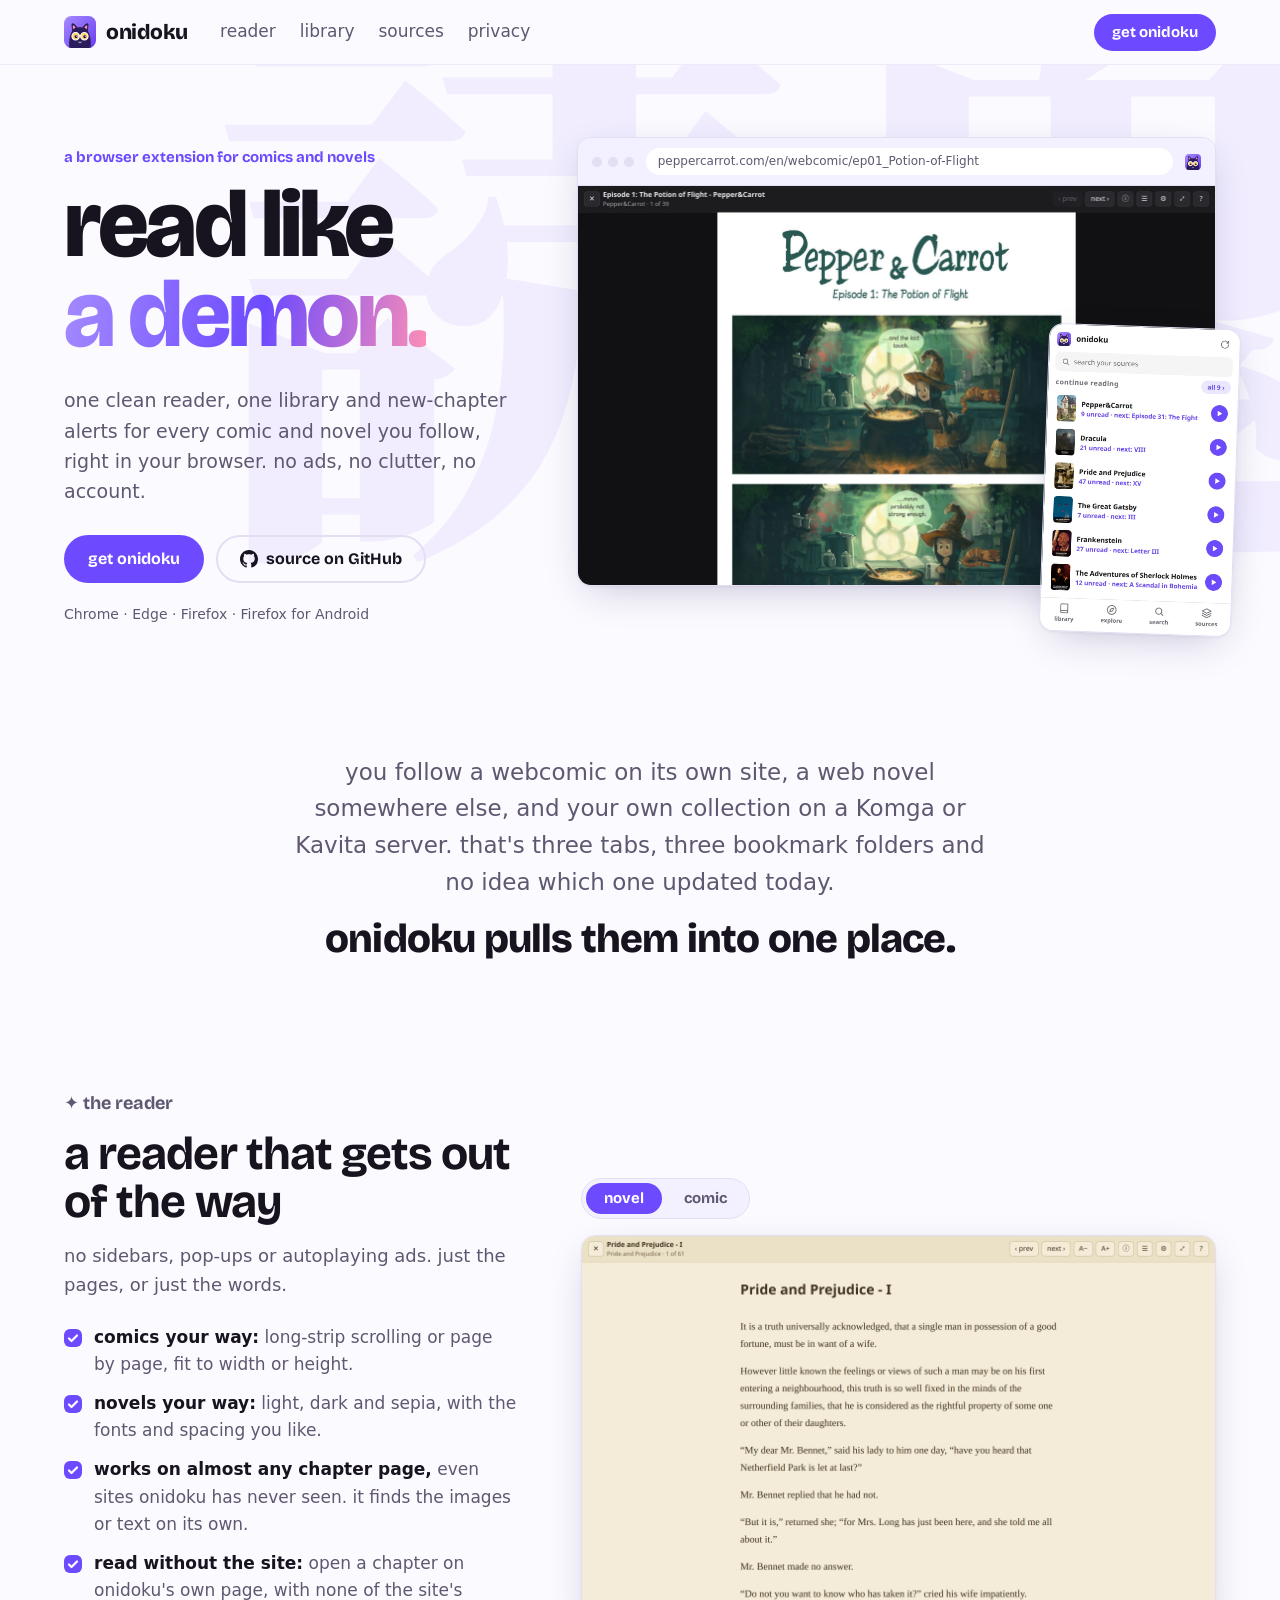
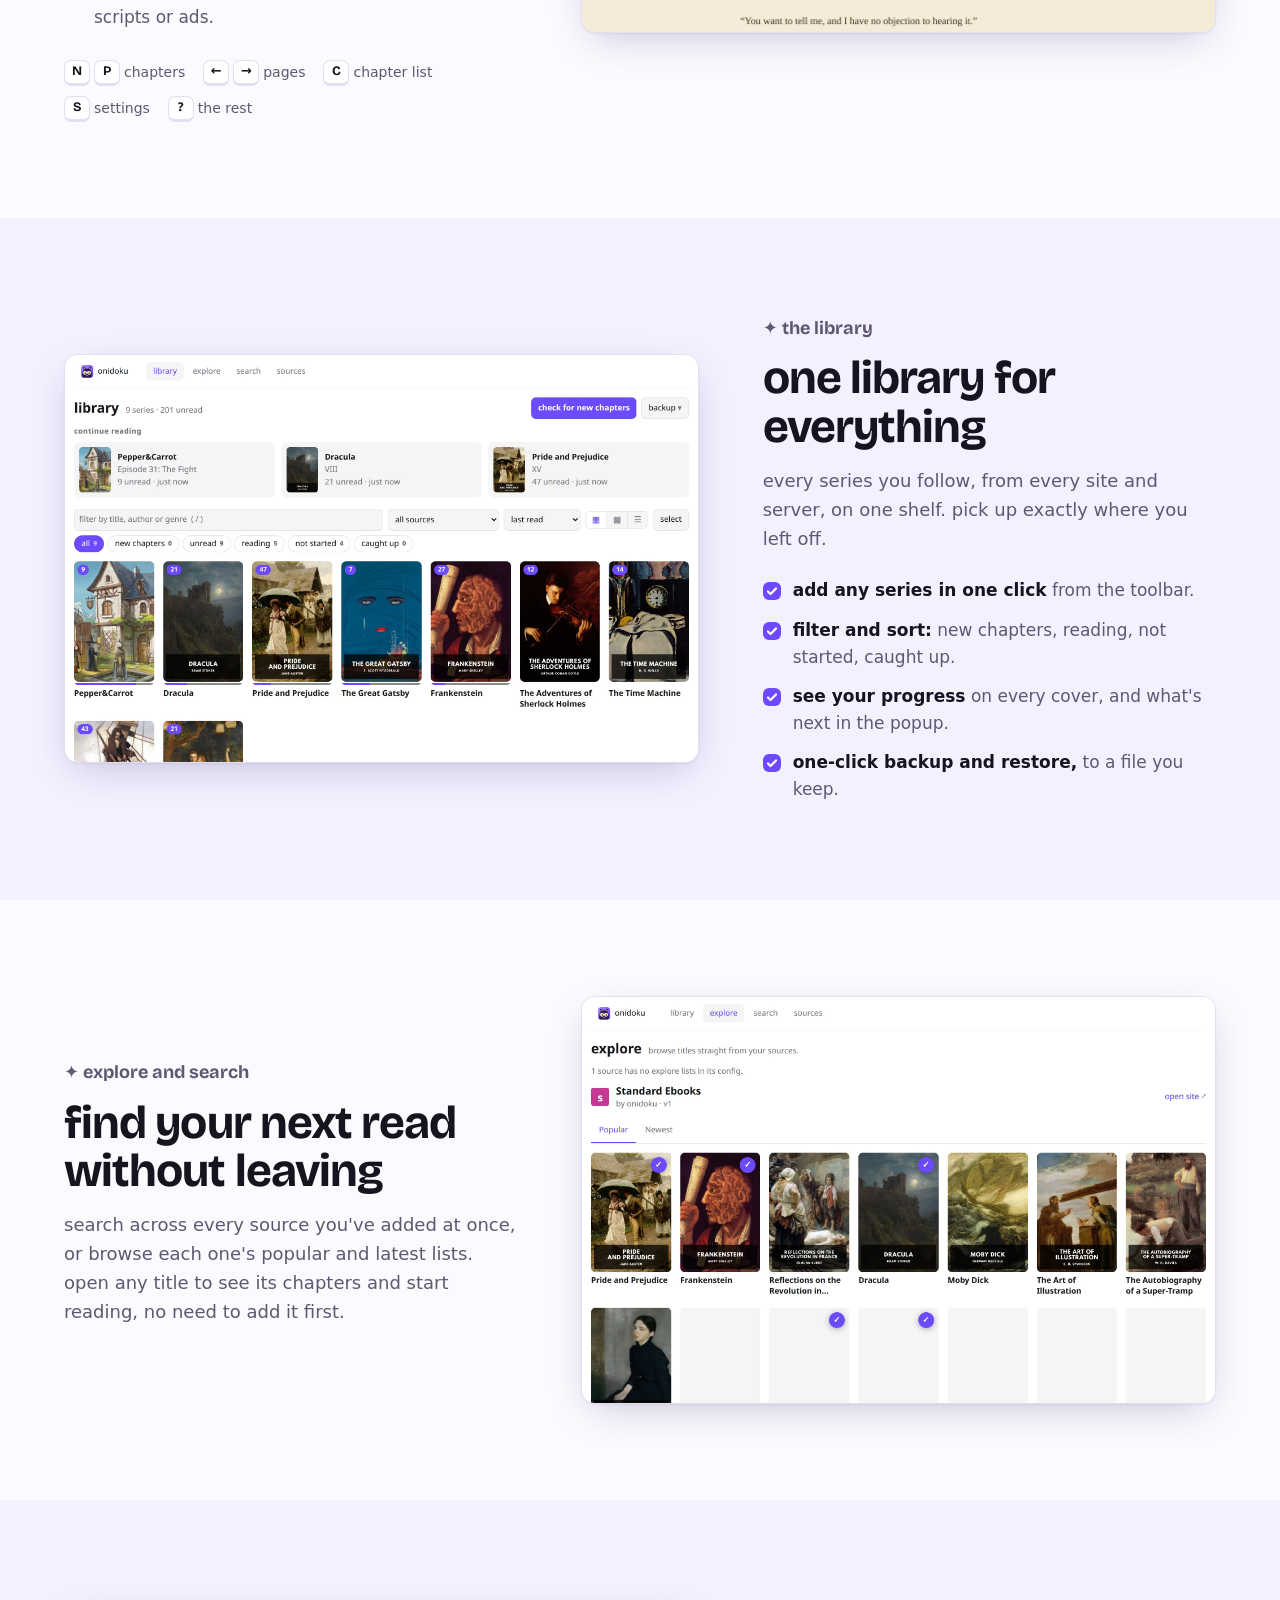
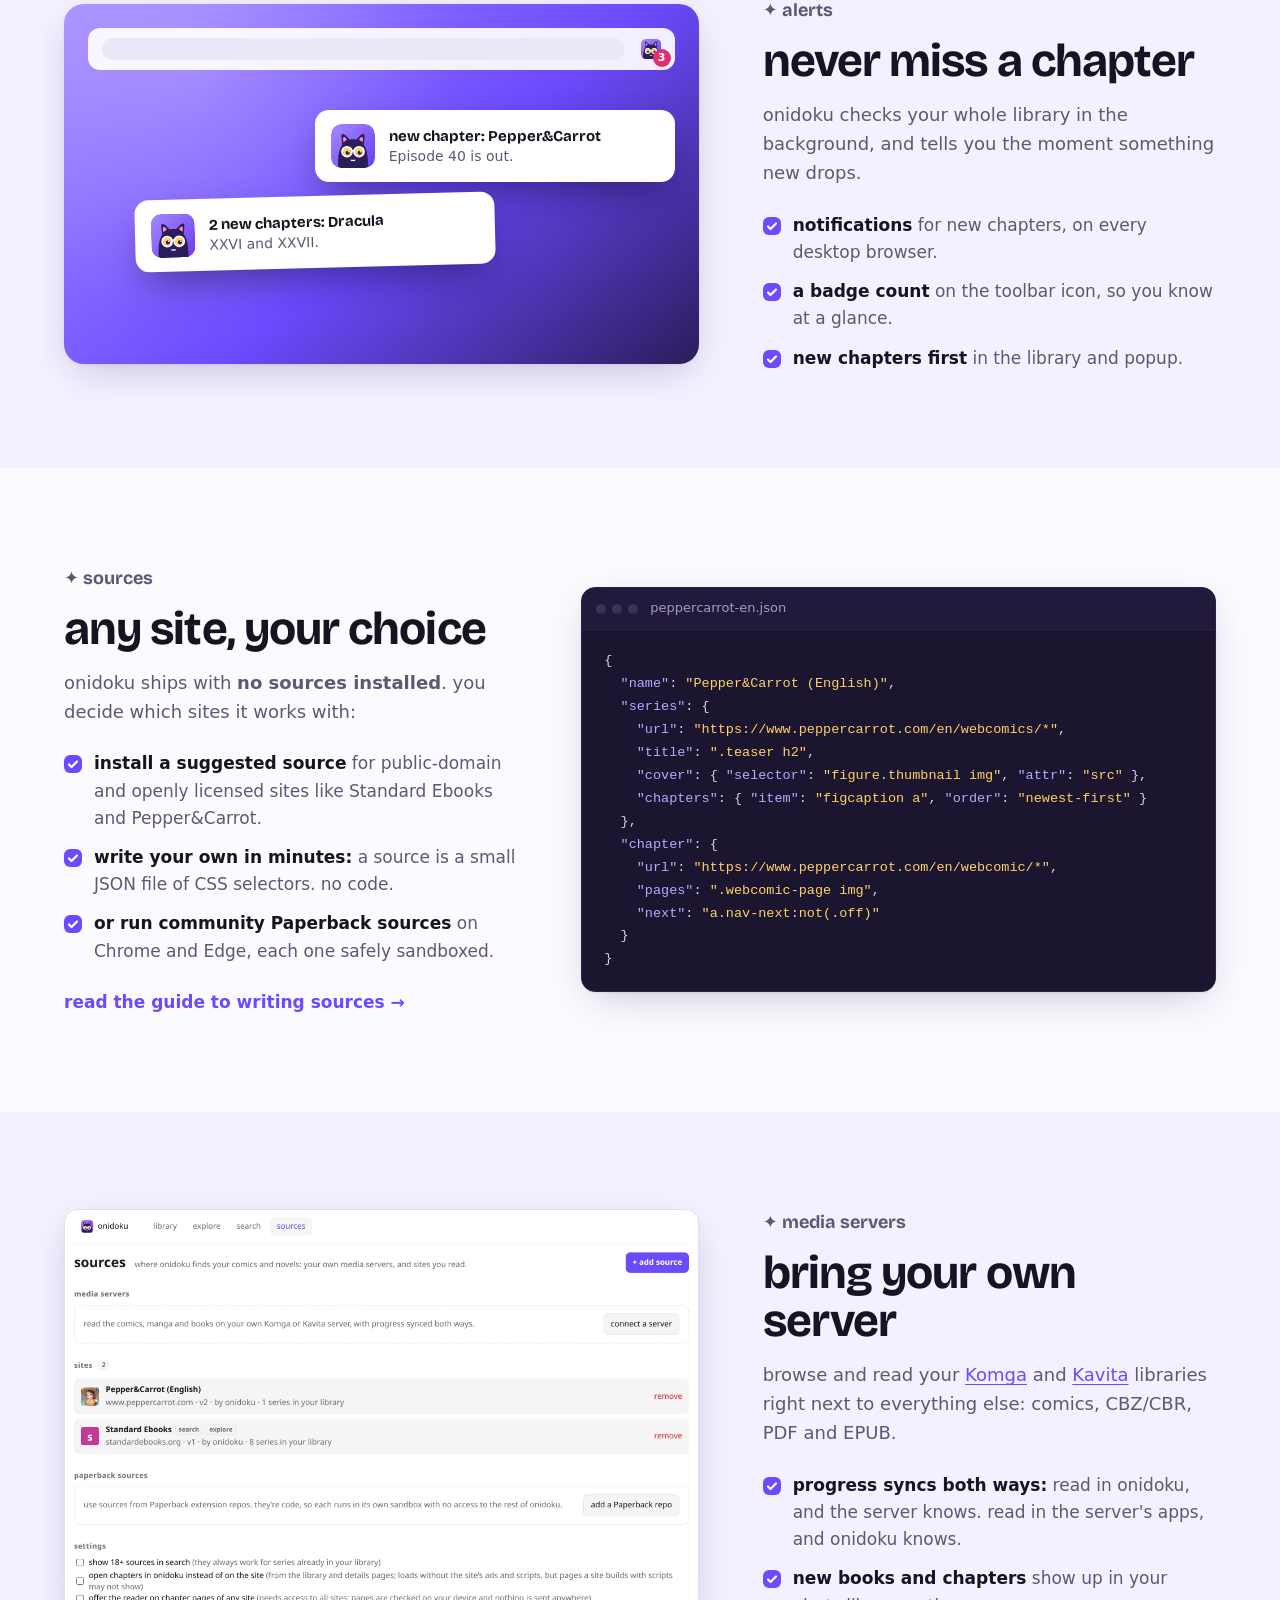
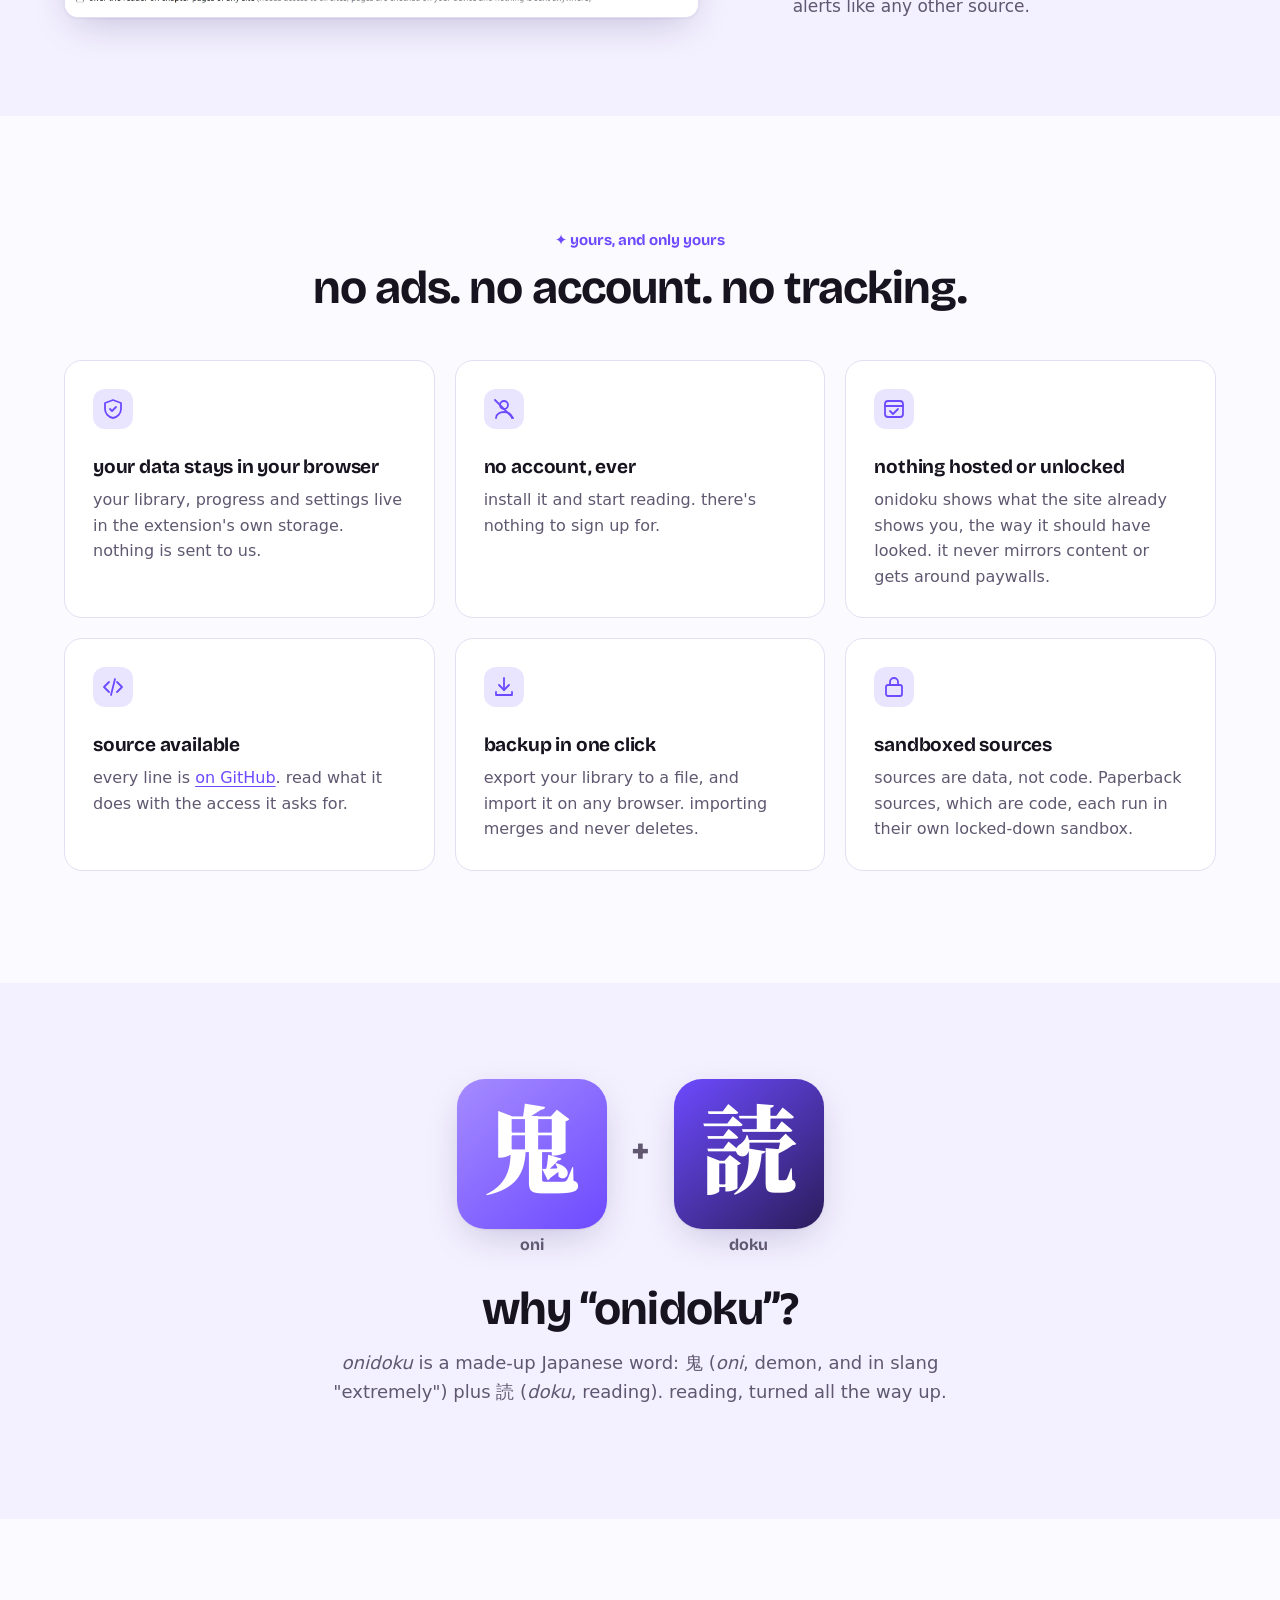
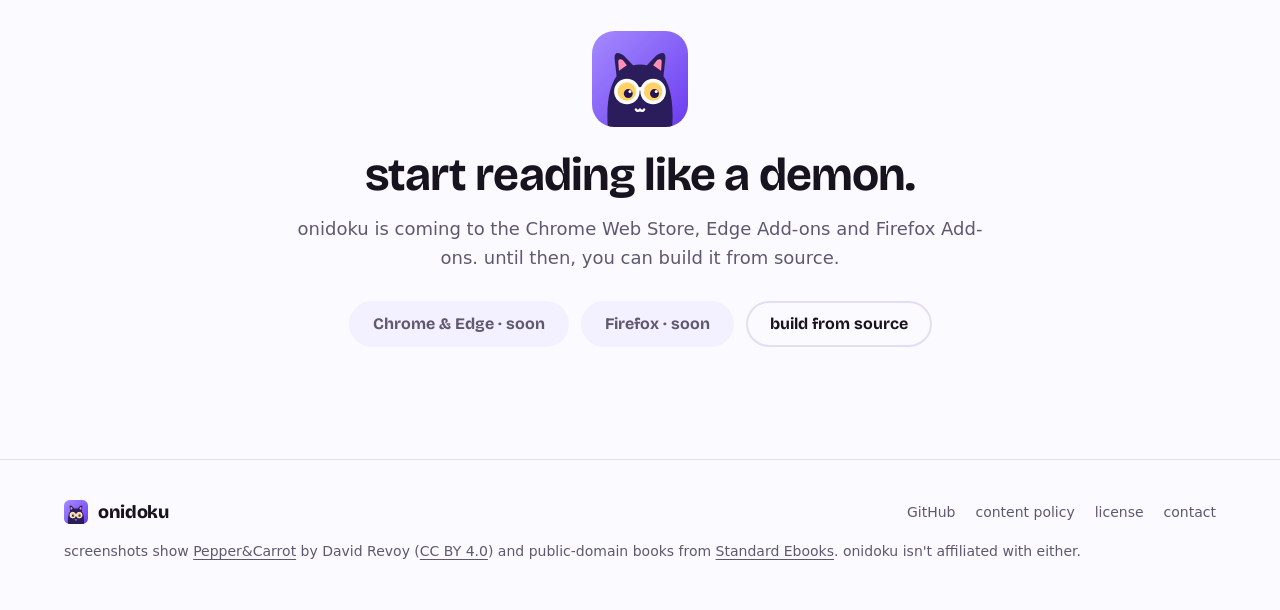
==== index.html @ 0d8efb33 "feat: onidoku website" ====
<!doctype html>
<html lang="en">
<head>
  <meta charset="utf-8" />
  <meta name="viewport" content="width=device-width, initial-scale=1" />
  <title>onidoku · read like a demon</title>
  <meta name="description" content="one clean reader, one library and new-chapter alerts for every comic and novel you follow, right in your browser. no ads, no clutter, no account." />
  <meta name="color-scheme" content="light dark" />
  <meta name="theme-color" content="#6d4aff" />
  <meta property="og:type" content="website" />
  <meta property="og:title" content="onidoku · read like a demon" />
  <meta property="og:description" content="one clean reader, one library and new-chapter alerts for every comic and novel you follow, right in your browser." />
  <meta property="og:url" content="https://onidoku.github.io/" />
  <meta property="og:image" content="https://onidoku.github.io/img/og.png" />
  <meta name="twitter:card" content="summary_large_image" />
  <link rel="icon" href="logo.svg" type="image/svg+xml" />
  <link rel="icon" href="favicon.png" type="image/png" sizes="32x32" />
  <link rel="preload" href="fonts/bricolage-latin.woff2" as="font" type="font/woff2" crossorigin />
  <link rel="stylesheet" href="style.css" />
</head>
<body>
  <a class="skip" href="#main">skip to content</a>

  <header class="nav">
    <div class="wrap nav-inner">
      <a class="brand" href="#top" aria-label="onidoku home">
        <img src="logo.svg" width="32" height="32" alt="" />
        <span>onidoku</span>
      </a>
      <nav aria-label="sections">
        <a href="#reader">reader</a>
        <a href="#library">library</a>
        <a href="#sources">sources</a>
        <a href="#privacy">privacy</a>
      </nav>
      <a class="btn btn-small" href="#get">get onidoku</a>
    </div>
  </header>

  <main id="main">
    <!-- hero -->
    <section class="hero" id="top">
      <div class="kanji-bg" aria-hidden="true">鬼読</div>
      <div class="wrap hero-inner">
        <div class="hero-copy">
          <p class="eyebrow">a browser extension for comics and novels</p>
          <h1>read like<br /><span class="accent-text">a demon.</span></h1>
          <p class="lede">one clean reader, one library and new-chapter alerts for every comic and novel you follow, right in your browser. no ads, no clutter, no account.</p>
          <div class="cta">
            <a class="btn" href="#get">get onidoku</a>
            <a class="btn btn-ghost" href="https://github.com/onidoku/app">
              <svg viewBox="0 0 16 16" width="18" height="18" aria-hidden="true"><path fill="currentColor" d="M8 0C3.58 0 0 3.58 0 8c0 3.54 2.29 6.53 5.47 7.59.4.07.55-.17.55-.38 0-.19-.01-.82-.01-1.49-2.01.37-2.53-.49-2.69-.94-.09-.23-.48-.94-.82-1.13-.28-.15-.68-.52-.01-.53.63-.01 1.08.58 1.23.82.72 1.21 1.87.87 2.33.66.07-.52.28-.87.51-1.07-1.78-.2-3.64-.89-3.64-3.95 0-.87.31-1.59.82-2.15-.08-.2-.36-1.02.08-2.12 0 0 .67-.21 2.2.82.64-.18 1.32-.27 2-.27.68 0 1.36.09 2 .27 1.53-1.04 2.2-.82 2.2-.82.44 1.1.16 1.92.08 2.12.51.56.82 1.27.82 2.15 0 3.07-1.87 3.75-3.65 3.95.29.25.54.73.54 1.48 0 1.07-.01 1.93-.01 2.2 0 .21.15.46.55.38A8.013 8.013 0 0016 8c0-4.42-3.58-8-8-8z"/></svg>
              source on GitHub
            </a>
          </div>
          <p class="platforms">Chrome · Edge · Firefox · Firefox for Android</p>
        </div>

        <div class="hero-visual">
          <figure class="browser">
            <div class="browser-bar" aria-hidden="true">
              <span class="dots"><i></i><i></i><i></i></span>
              <span class="url">peppercarrot.com/en/webcomic/ep01_Potion-of-Flight</span>
              <img class="ext-icon" src="favicon.png" width="16" height="16" alt="" />
            </div>
            <img src="img/reader-comic.webp" width="2560" height="1600" alt="the onidoku reader showing Pepper&amp;Carrot episode 1 as one long strip, with chapter navigation in a slim toolbar" fetchpriority="high" />
          </figure>
          <picture class="popup-float">
            <source srcset="img/popup-dark.webp" media="(prefers-color-scheme: dark)" />
            <img src="img/popup-light.webp" width="720" height="1160" alt="the onidoku popup: continue reading, with unread counts and the next chapter for each series" />
          </picture>
        </div>
      </div>
    </section>

    <!-- the problem -->
    <section class="problem">
      <div class="wrap narrow">
        <p>you follow a webcomic on its own site, a web novel somewhere else, and your own collection on a Komga or Kavita server. that's three tabs, three bookmark folders and no idea which one updated today.</p>
        <p class="punch">onidoku pulls them into one place.</p>
      </div>
    </section>

    <!-- reader -->
    <section class="feature" id="reader">
      <div class="wrap split">
        <div class="copy">
          <p class="eyebrow">✦ the reader</p>
          <h2>a reader that gets out of the way</h2>
          <p>no sidebars, pop-ups or autoplaying ads. just the pages, or just the words.</p>
          <ul class="checks">
            <li><b>comics your way:</b> long-strip scrolling or page by page, fit to width or height.</li>
            <li><b>novels your way:</b> light, dark and sepia, with the fonts and spacing you like.</li>
            <li><b>works on almost any chapter page,</b> even sites onidoku has never seen. it finds the images or text on its own.</li>
            <li><b>read without the site:</b> open a chapter on onidoku's own page, with none of the site's scripts or ads.</li>
          </ul>
          <div class="keys" aria-label="keyboard shortcuts">
            <span><kbd>N</kbd><kbd>P</kbd> chapters</span>
            <span><kbd>←</kbd><kbd>→</kbd> pages</span>
            <span><kbd>C</kbd> chapter list</span>
            <span><kbd>S</kbd> settings</span>
            <span><kbd>?</kbd> the rest</span>
          </div>
        </div>
        <div class="media">
          <div class="tabs" aria-label="reader examples">
            <input type="radio" name="reader-tab" id="tab-novel" checked />
            <label for="tab-novel">novel</label>
            <input type="radio" name="reader-tab" id="tab-comic" />
            <label for="tab-comic">comic</label>
          </div>
          <div class="shot tab-shots">
            <img class="tab-novel" src="img/reader-novel.webp" width="2560" height="1600" loading="lazy" decoding="async" alt="Pride and Prejudice chapter 1 in the reader's sepia theme, set in a large serif" />
            <img class="tab-comic" src="img/reader-comic.webp" width="2560" height="1600" loading="lazy" decoding="async" alt="Pepper&amp;Carrot in the reader's long-strip mode on a black backdrop" />
          </div>
        </div>
      </div>
    </section>

    <!-- library -->
    <section class="feature alt" id="library">
      <div class="wrap split reverse">
        <div class="copy">
          <p class="eyebrow">✦ the library</p>
          <h2>one library for everything</h2>
          <p>every series you follow, from every site and server, on one shelf. pick up exactly where you left off.</p>
          <ul class="checks">
            <li><b>add any series in one click</b> from the toolbar.</li>
            <li><b>filter and sort:</b> new chapters, reading, not started, caught up.</li>
            <li><b>see your progress</b> on every cover, and what's next in the popup.</li>
            <li><b>one-click backup and restore,</b> to a file you keep.</li>
          </ul>
        </div>
        <div class="media">
          <picture class="shot">
            <source srcset="img/library-dark.webp" media="(prefers-color-scheme: dark)" />
            <img src="img/library-light.webp" width="2240" height="1440" loading="lazy" decoding="async" alt="the library page: a grid of covers with unread counts and reading progress, and filters for new chapters, reading, not started and caught up" />
          </picture>
        </div>
      </div>
    </section>

    <!-- explore -->
    <section class="feature" id="explore">
      <div class="wrap split">
        <div class="copy">
          <p class="eyebrow">✦ explore and search</p>
          <h2>find your next read without leaving</h2>
          <p>search across every source you've added at once, or browse each one's popular and latest lists. open any title to see its chapters and start reading, no need to add it first.</p>
        </div>
        <div class="media">
          <picture class="shot">
            <source srcset="img/explore-dark.webp" media="(prefers-color-scheme: dark)" />
            <img src="img/explore-light.webp" width="2240" height="1440" loading="lazy" decoding="async" alt="the explore page showing Standard Ebooks' popular list as a grid of book covers, with titles already in the library ticked" />
          </picture>
        </div>
      </div>
    </section>

    <!-- alerts -->
    <section class="feature alt" id="alerts">
      <div class="wrap split reverse">
        <div class="copy">
          <p class="eyebrow">✦ alerts</p>
          <h2>never miss a chapter</h2>
          <p>onidoku checks your whole library in the background, and tells you the moment something new drops.</p>
          <ul class="checks">
            <li><b>notifications</b> for new chapters, on every desktop browser.</li>
            <li><b>a badge count</b> on the toolbar icon, so you know at a glance.</li>
            <li><b>new chapters first</b> in the library and popup.</li>
          </ul>
        </div>
        <div class="media alerts-visual" aria-hidden="true">
          <div class="toolbar">
            <span class="tb-url"></span>
            <span class="tb-icon"><img src="favicon.png" width="20" height="20" alt="" /><b>3</b></span>
          </div>
          <div class="toast">
            <img src="logo.svg" width="44" height="44" alt="" />
            <div>
              <strong>new chapter: Pepper&amp;Carrot</strong>
              <span>Episode 40 is out.</span>
            </div>
          </div>
          <div class="toast toast-2">
            <img src="logo.svg" width="44" height="44" alt="" />
            <div>
              <strong>2 new chapters: Dracula</strong>
              <span>XXVI and XXVII.</span>
            </div>
          </div>
        </div>
      </div>
    </section>

    <!-- sources -->
    <section class="feature" id="sources">
      <div class="wrap split">
        <div class="copy">
          <p class="eyebrow">✦ sources</p>
          <h2>any site, your choice</h2>
          <p>onidoku ships with <b>no sources installed</b>. you decide which sites it works with:</p>
          <ul class="checks">
            <li><b>install a suggested source</b> for public-domain and openly licensed sites like Standard Ebooks and Pepper&amp;Carrot.</li>
            <li><b>write your own in minutes:</b> a source is a small JSON file of CSS selectors. no code.</li>
            <li><b>or run community Paperback sources</b> on Chrome and Edge, each one safely sandboxed.</li>
          </ul>
          <a class="more" href="https://github.com/onidoku/app/blob/main/docs/writing-sources.md">read the guide to writing sources →</a>
        </div>
        <div class="media">
          <figure class="code" aria-label="an example source file">
            <div class="code-bar"><span class="dots" aria-hidden="true"><i></i><i></i><i></i></span><span>peppercarrot-en.json</span></div>
<pre><code>{
  <span class="k">"name"</span>: <span class="s">"Pepper&amp;Carrot (English)"</span>,
  <span class="k">"series"</span>: {
    <span class="k">"url"</span>: <span class="s">"https://www.peppercarrot.com/en/webcomics/*"</span>,
    <span class="k">"title"</span>: <span class="s">".teaser h2"</span>,
    <span class="k">"cover"</span>: { <span class="k">"selector"</span>: <span class="s">"figure.thumbnail img"</span>, <span class="k">"attr"</span>: <span class="s">"src"</span> },
    <span class="k">"chapters"</span>: { <span class="k">"item"</span>: <span class="s">"figcaption a"</span>, <span class="k">"order"</span>: <span class="s">"newest-first"</span> }
  },
  <span class="k">"chapter"</span>: {
    <span class="k">"url"</span>: <span class="s">"https://www.peppercarrot.com/en/webcomic/*"</span>,
    <span class="k">"pages"</span>: <span class="s">".webcomic-page img"</span>,
    <span class="k">"next"</span>: <span class="s">"a.nav-next:not(.off)"</span>
  }
}</code></pre>
          </figure>
        </div>
      </div>
    </section>

    <!-- servers -->
    <section class="feature alt" id="servers">
      <div class="wrap split reverse">
        <div class="copy">
          <p class="eyebrow">✦ media servers</p>
          <h2>bring your own server</h2>
          <p>browse and read your <a href="https://komga.org">Komga</a> and <a href="https://www.kavitareader.com">Kavita</a> libraries right next to everything else: comics, CBZ/CBR, PDF and EPUB.</p>
          <ul class="checks">
            <li><b>progress syncs both ways:</b> read in onidoku, and the server knows. read in the server's apps, and onidoku knows.</li>
            <li><b>new books and chapters</b> show up in your alerts like any other source.</li>
          </ul>
        </div>
        <div class="media">
          <picture class="shot">
            <source srcset="img/sources-dark.webp" media="(prefers-color-scheme: dark)" />
            <img src="img/sources-light.webp" width="2240" height="1440" loading="lazy" decoding="async" alt="the sources page: connect a Komga or Kavita server, installed sites, Paperback sources and settings" />
          </picture>
        </div>
      </div>
    </section>

    <!-- privacy -->
    <section class="privacy" id="privacy">
      <div class="wrap">
        <p class="eyebrow center">✦ yours, and only yours</p>
        <h2 class="center">no ads. no account. no tracking.</h2>
        <div class="grid">
          <div class="card">
            <svg viewBox="0 0 24 24" aria-hidden="true"><path d="M12 3l8 3v6c0 4.5-3.4 8.3-8 9-4.6-.7-8-4.5-8-9V6l8-3z"/><path d="M9 12l2 2 4-4"/></svg>
            <h3>your data stays in your browser</h3>
            <p>your library, progress and settings live in the extension's own storage. nothing is sent to us.</p>
          </div>
          <div class="card">
            <svg viewBox="0 0 24 24" aria-hidden="true"><circle cx="12" cy="8" r="4"/><path d="M4 21c0-4 4-6 8-6s8 2 8 6"/><path d="M3 3l18 18"/></svg>
            <h3>no account, ever</h3>
            <p>install it and start reading. there's nothing to sign up for.</p>
          </div>
          <div class="card">
            <svg viewBox="0 0 24 24" aria-hidden="true"><rect x="3" y="4" width="18" height="16" rx="3"/><path d="M3 9h18"/><path d="M8 14l3 3 5-5"/></svg>
            <h3>nothing hosted or unlocked</h3>
            <p>onidoku shows what the site already shows you, the way it should have looked. it never mirrors content or gets around paywalls.</p>
          </div>
          <div class="card">
            <svg viewBox="0 0 24 24" aria-hidden="true"><path d="M8 7l-5 5 5 5"/><path d="M16 7l5 5-5 5"/><path d="M14 4l-4 16"/></svg>
            <h3>source available</h3>
            <p>every line is <a href="https://github.com/onidoku/app">on GitHub</a>. read what it does with the access it asks for.</p>
          </div>
          <div class="card">
            <svg viewBox="0 0 24 24" aria-hidden="true"><path d="M12 3v12"/><path d="M7 10l5 5 5-5"/><path d="M4 17v3h16v-3"/></svg>
            <h3>backup in one click</h3>
            <p>export your library to a file, and import it on any browser. importing merges and never deletes.</p>
          </div>
          <div class="card">
            <svg viewBox="0 0 24 24" aria-hidden="true"><rect x="4" y="10" width="16" height="11" rx="2"/><path d="M8 10V7a4 4 0 018 0v3"/></svg>
            <h3>sandboxed sources</h3>
            <p>sources are data, not code. Paperback sources, which are code, each run in their own locked-down sandbox.</p>
          </div>
        </div>
      </div>
    </section>

    <!-- name -->
    <section class="name">
      <div class="wrap narrow">
        <div class="glyphs" aria-hidden="true">
          <span><b>鬼</b><small>oni</small></span>
          <i>+</i>
          <span><b>読</b><small>doku</small></span>
        </div>
        <h2 class="center">why “onidoku”?</h2>
        <p class="center"><em>onidoku</em> is a made-up Japanese word: 鬼 (<em>oni</em>, demon, and in slang "extremely") plus 読 (<em>doku</em>, reading). reading, turned all the way up.</p>
      </div>
    </section>

    <!-- get -->
    <section class="get" id="get">
      <div class="wrap narrow center">
        <img src="logo.svg" width="96" height="96" alt="" />
        <h2>start reading like a demon.</h2>
        <p>onidoku is coming to the Chrome Web Store, Edge Add-ons and Firefox Add-ons. until then, you can build it from source.</p>
        <div class="cta center">
          <span class="btn btn-soon" aria-disabled="true">Chrome &amp; Edge · soon</span>
          <span class="btn btn-soon" aria-disabled="true">Firefox · soon</span>
          <a class="btn btn-ghost" href="https://github.com/onidoku/app#setup">build from source</a>
        </div>
      </div>
    </section>
  </main>

  <footer class="footer">
    <div class="wrap footer-inner">
      <div class="brand">
        <img src="logo.svg" width="24" height="24" alt="" />
        <span>onidoku</span>
      </div>
      <nav aria-label="footer">
        <a href="https://github.com/onidoku/app">GitHub</a>
        <a href="https://github.com/onidoku/app/blob/main/CONTENT_POLICY.md">content policy</a>
        <a href="https://github.com/onidoku/app/blob/main/LICENSE">license</a>
        <a href="mailto:onidoku@proton.me">contact</a>
      </nav>
      <p class="credits">screenshots show <a href="https://www.peppercarrot.com">Pepper&amp;Carrot</a> by David Revoy (<a href="https://creativecommons.org/licenses/by/4.0/">CC BY 4.0</a>) and public-domain books from <a href="https://standardebooks.org">Standard Ebooks</a>. onidoku isn't affiliated with either.</p>
    </div>
  </footer>
</body>
</html>
---- style.css ----
@font-face {
  font-family: 'Bricolage Grotesque';
  src: url(fonts/bricolage-latin.woff2) format('woff2');
  font-weight: 400 800;
  font-display: swap;
}

/* Only the two glyphs 鬼読, subset from Noto Serif JP. */
@font-face {
  font-family: 'Oni Doku';
  src: url(fonts/oni-doku.woff2) format('woff2');
  font-weight: 900;
  unicode-range: U+8AAD, U+9B3C;
}

:root {
  /* From the logo: violet gradient, cat ink, ear pink, glasses gold. */
  --violet: #6d4aff;
  --violet-2: #a58bff;
  --ink: #2b1d5c;
  --pink: #ff8fb5;
  --gold: #ffd166;

  --bg: #fbfaff;
  --bg-alt: #f3f0ff;
  --surface: #ffffff;
  --text: #17131f;
  --muted: #5f5870;
  --border: #e4def3;
  --accent: #6d4aff;
  --accent-text: #ffffff;
  --shadow: 0 1px 2px rgb(43 29 92 / 0.06), 0 12px 40px -12px rgb(43 29 92 / 0.28);
  --kanji: rgb(109 74 255 / 0.07);
  --code-bg: #1b1530;
  --display: 'Bricolage Grotesque', system-ui, sans-serif;
  --body: system-ui, -apple-system, 'Segoe UI', Roboto, sans-serif;
  color-scheme: light;
}

@media (prefers-color-scheme: dark) {
  :root {
    --bg: #0e0b17;
    --bg-alt: #151022;
    --surface: #1a1428;
    --text: #f2eefb;
    --muted: #a69dbd;
    --border: #2d2542;
    --accent: #a594ff;
    --accent-text: #120d20;
    --shadow: 0 1px 2px rgb(0 0 0 / 0.4), 0 20px 60px -16px rgb(0 0 0 / 0.7);
    --kanji: rgb(165 148 255 / 0.06);
    --code-bg: #120d20;
    color-scheme: dark;
  }
}

*,
*::before,
*::after {
  box-sizing: border-box;
}

html {
  scroll-behavior: smooth;
  scroll-padding-top: 72px;
}

@media (prefers-reduced-motion: reduce) {
  html {
    scroll-behavior: auto;
  }
}

body {
  margin: 0;
  background: var(--bg);
  color: var(--text);
  font: 17px/1.6 var(--body);
  -webkit-font-smoothing: antialiased;
  overflow-x: hidden;
}

img {
  display: block;
  max-width: 100%;
  height: auto;
}

a {
  color: var(--accent);
  text-underline-offset: 3px;
}

h1,
h2,
h3 {
  font-family: var(--display);
  line-height: 1.05;
  letter-spacing: -0.02em;
  margin: 0;
}

h2 {
  font-size: clamp(30px, 4.2vw, 46px);
  margin-bottom: 16px;
}

h3 {
  font-size: 19px;
  letter-spacing: -0.01em;
  line-height: 1.25;
}

p {
  margin: 0 0 16px;
}

.wrap {
  width: 100%;
  max-width: 1200px;
  margin: 0 auto;
  padding: 0 24px;
}

.narrow {
  max-width: 760px;
}

.center {
  text-align: center;
}

.skip {
  position: absolute;
  left: -999px;
}

.skip:focus {
  left: 16px;
  top: 16px;
  z-index: 100;
  background: var(--surface);
  padding: 8px 12px;
  border-radius: 8px;
}

.eyebrow {
  font-family: var(--display);
  font-weight: 700;
  font-size: 15px;
  color: var(--accent);
  margin-bottom: 12px;
}

.accent-text {
  background: linear-gradient(100deg, var(--violet-2), var(--violet) 55%, var(--pink));
  -webkit-background-clip: text;
  background-clip: text;
  color: transparent;
}

/* buttons */
.btn {
  display: inline-flex;
  align-items: center;
  gap: 8px;
  padding: 13px 22px;
  border-radius: 999px;
  background: var(--accent);
  color: var(--accent-text);
  font: 700 16px/1 var(--display);
  text-decoration: none;
  border: 2px solid transparent;
  transition: transform 0.15s ease, box-shadow 0.15s ease;
}

.btn:hover {
  transform: translateY(-1px);
  box-shadow: 0 8px 24px -8px var(--accent);
}

.btn-small {
  padding: 9px 16px;
  font-size: 15px;
}

.btn-ghost {
  background: transparent;
  color: var(--text);
  border-color: var(--border);
}

.btn-ghost:hover {
  border-color: var(--accent);
  box-shadow: none;
}

.btn-soon {
  background: var(--bg-alt);
  color: var(--muted);
  cursor: default;
}

.btn-soon:hover {
  transform: none;
  box-shadow: none;
}

.cta {
  display: flex;
  flex-wrap: wrap;
  gap: 12px;
}

.cta.center {
  justify-content: center;
}

/* nav */
.nav {
  position: sticky;
  top: 0;
  z-index: 50;
  background: color-mix(in srgb, var(--bg) 82%, transparent);
  backdrop-filter: blur(14px);
  -webkit-backdrop-filter: blur(14px);
  border-bottom: 1px solid color-mix(in srgb, var(--border) 60%, transparent);
}

.nav-inner {
  display: flex;
  align-items: center;
  gap: 32px;
  height: 64px;
}

.brand {
  display: flex;
  align-items: center;
  gap: 10px;
  color: var(--text);
  text-decoration: none;
  font: 800 21px/1 var(--display);
  letter-spacing: -0.02em;
}

.nav nav {
  display: flex;
  gap: 24px;
  margin-right: auto;
}

.nav nav a {
  color: var(--muted);
  text-decoration: none;
  font-weight: 500;
}

.nav nav a:hover {
  color: var(--text);
}

/* hero */
.hero {
  position: relative;
  padding: 72px 0 96px;
  overflow: hidden;
}

.kanji-bg {
  position: absolute;
  right: -4vw;
  top: -6vw;
  font: 900 min(46vw, 620px) / 1 'Oni Doku', 'Noto Serif CJK JP', 'Hiragino Mincho ProN', serif;
  color: var(--kanji);
  writing-mode: vertical-rl;
  pointer-events: none;
  user-select: none;
}

.hero-inner {
  position: relative;
  display: grid;
  grid-template-columns: minmax(0, 5fr) minmax(0, 7fr);
  gap: 56px;
  align-items: center;
}

.hero h1 {
  font-size: clamp(52px, 7.4vw, 96px);
  font-weight: 800;
  letter-spacing: -0.035em;
  line-height: 0.95;
  margin-bottom: 24px;
}

.lede {
  font-size: 19px;
  color: var(--muted);
  max-width: 460px;
  margin-bottom: 28px;
}

.platforms {
  margin: 20px 0 0;
  font-size: 14px;
  color: var(--muted);
}

.hero-visual {
  position: relative;
  padding-bottom: 48px;
}

.browser {
  margin: 0;
  border-radius: 14px;
  overflow: hidden;
  background: var(--surface);
  border: 1px solid var(--border);
  box-shadow: var(--shadow);
}

.browser-bar,
.code-bar {
  display: flex;
  align-items: center;
  gap: 12px;
  padding: 10px 14px;
  background: var(--bg-alt);
  border-bottom: 1px solid var(--border);
}

.dots {
  display: flex;
  gap: 6px;
}

.dots i {
  width: 10px;
  height: 10px;
  border-radius: 50%;
  background: var(--border);
}

.url {
  flex: 1;
  min-width: 0;
  padding: 4px 12px;
  border-radius: 999px;
  background: var(--surface);
  color: var(--muted);
  font-size: 12px;
  white-space: nowrap;
  overflow: hidden;
  text-overflow: ellipsis;
}

.popup-float {
  position: absolute;
  right: -20px;
  bottom: 0;
  width: 30%;
  min-width: 170px;
  border-radius: 14px;
  overflow: hidden;
  border: 1px solid var(--border);
  box-shadow: var(--shadow);
  transform: rotate(2deg);
}

/* problem */
.problem {
  padding: 24px 0 32px;
  text-align: center;
}

.problem p {
  font-size: clamp(19px, 2.2vw, 23px);
  color: var(--muted);
}

.problem .punch {
  font: 800 clamp(28px, 3.6vw, 40px) / 1.1 var(--display);
  letter-spacing: -0.02em;
  color: var(--text);
  margin: 8px 0 0;
}

/* features */
.feature {
  padding: 96px 0;
}

.alt {
  background: var(--bg-alt);
}

.split {
  display: grid;
  grid-template-columns: minmax(0, 5fr) minmax(0, 7fr);
  gap: 64px;
  align-items: center;
}

.split.reverse {
  grid-template-columns: minmax(0, 7fr) minmax(0, 5fr);
}

.split.reverse .copy {
  order: 2;
}

.copy > p {
  color: var(--muted);
  font-size: 18px;
}

.checks {
  list-style: none;
  padding: 0;
  margin: 24px 0 0;
  display: grid;
  gap: 12px;
}

.checks li {
  position: relative;
  padding-left: 30px;
  color: var(--muted);
}

.checks li b {
  color: var(--text);
}

.checks li::before {
  content: '';
  position: absolute;
  left: 0;
  top: 5px;
  width: 18px;
  height: 18px;
  border-radius: 6px;
  background: var(--accent) url("data:image/svg+xml,%3Csvg xmlns='http://www.w3.org/2000/svg' viewBox='0 0 18 18'%3E%3Cpath d='M5 9.5l2.5 2.5L13 6.5' fill='none' stroke='white' stroke-width='2.2' stroke-linecap='round' stroke-linejoin='round'/%3E%3C/svg%3E") center / 18px no-repeat;
}

.more {
  display: inline-block;
  margin-top: 24px;
  font-weight: 600;
  text-decoration: none;
}

.more:hover {
  text-decoration: underline;
}

.shot {
  display: block;
  border-radius: 14px;
  overflow: hidden;
  border: 1px solid var(--border);
  box-shadow: var(--shadow);
  background: var(--surface);
}

/* keyboard shortcuts */
.keys {
  display: flex;
  flex-wrap: wrap;
  gap: 10px 18px;
  margin-top: 28px;
  font-size: 14px;
  color: var(--muted);
}

.keys span {
  display: inline-flex;
  align-items: center;
  gap: 4px;
}

kbd {
  display: inline-grid;
  place-items: center;
  min-width: 26px;
  height: 26px;
  padding: 0 6px;
  border-radius: 7px;
  background: var(--surface);
  border: 1px solid var(--border);
  border-bottom-width: 3px;
  color: var(--text);
  font: 700 13px/1 var(--display);
}

/* reader tabs (CSS only) */
.tabs {
  display: inline-flex;
  gap: 4px;
  padding: 4px;
  margin-bottom: 16px;
  border-radius: 999px;
  background: var(--bg-alt);
  border: 1px solid var(--border);
}

.tabs input {
  position: absolute;
  opacity: 0;
  pointer-events: none;
}

.tabs label {
  padding: 6px 18px;
  border-radius: 999px;
  cursor: pointer;
  font: 700 15px/1.3 var(--display);
  color: var(--muted);
}

.tabs input:checked + label {
  background: var(--accent);
  color: var(--accent-text);
}

.tabs input:focus-visible + label {
  outline: 2px solid var(--accent);
  outline-offset: 2px;
}

.media:has(#tab-novel:checked) .tab-comic,
.media:has(#tab-comic:checked) .tab-novel {
  display: none;
}

/* alerts illustration */
.alerts-visual {
  position: relative;
  min-height: 360px;
  border-radius: 20px;
  padding: 24px;
  background:
    radial-gradient(circle at 20% 15%, rgb(255 255 255 / 0.18), transparent 45%),
    linear-gradient(140deg, var(--violet-2), var(--violet) 55%, var(--ink));
  box-shadow: var(--shadow);
  overflow: hidden;
}

.toolbar {
  display: flex;
  align-items: center;
  gap: 16px;
  padding: 10px 14px;
  border-radius: 12px;
  background: rgb(255 255 255 / 0.92);
}

.tb-url {
  flex: 1;
  height: 22px;
  border-radius: 999px;
  background: #ece8f7;
}

.tb-icon {
  position: relative;
}

.tb-icon b {
  position: absolute;
  right: -10px;
  bottom: -8px;
  min-width: 18px;
  padding: 1px 5px;
  border-radius: 999px;
  background: #e0306f;
  color: #fff;
  font: 700 11px/16px var(--body);
  text-align: center;
}

.toast {
  display: flex;
  align-items: center;
  gap: 14px;
  width: min(360px, 88%);
  margin: 40px 0 0 auto;
  padding: 14px 16px;
  border-radius: 14px;
  background: #ffffff;
  color: #17131f;
  box-shadow: 0 18px 40px -12px rgb(20 10 50 / 0.55);
  font-size: 14px;
  line-height: 1.4;
}

.toast img {
  border-radius: 10px;
  flex: none;
}

.toast strong {
  display: block;
  font-family: var(--display);
  font-size: 15px;
}

.toast span {
  color: #5f5870;
}

.toast-2 {
  margin: 14px auto 0 8%;
  transform: rotate(-1.5deg);
}

/* source code sample */
.code {
  margin: 0;
  border-radius: 14px;
  overflow: hidden;
  background: var(--code-bg);
  box-shadow: var(--shadow);
  border: 1px solid #2d2542;
}

.code .code-bar {
  background: #221a3a;
  border-color: #2d2542;
  color: #a69dbd;
  font-size: 13px;
}

.code .dots i {
  background: #3a3157;
}

.code pre {
  margin: 0;
  padding: 20px 22px;
  overflow-x: auto;
  color: #d9d3ea;
  font: 13.5px/1.7 ui-monospace, 'SF Mono', Menlo, Consolas, monospace;
}

.code .k {
  color: #b9a8ff;
}

.code .s {
  color: #ffd166;
}

/* privacy */
.privacy {
  padding: 112px 0;
}

.privacy .grid {
  display: grid;
  grid-template-columns: repeat(3, minmax(0, 1fr));
  gap: 20px;
  margin-top: 48px;
}

.card {
  padding: 28px;
  border-radius: 18px;
  background: var(--surface);
  border: 1px solid var(--border);
}

.card svg {
  width: 40px;
  height: 40px;
  padding: 8px;
  margin-bottom: 18px;
  border-radius: 12px;
  background: color-mix(in srgb, var(--accent) 14%, transparent);
  fill: none;
  stroke: var(--accent);
  stroke-width: 1.8;
  stroke-linecap: round;
  stroke-linejoin: round;
}

.card h3 {
  margin-bottom: 8px;
}

.card p {
  margin: 0;
  color: var(--muted);
  font-size: 16px;
}

/* name */
.name {
  padding: 96px 0;
  background: var(--bg-alt);
}

.glyphs {
  display: flex;
  justify-content: center;
  align-items: center;
  gap: 24px;
  margin-bottom: 32px;
}

.glyphs span {
  display: grid;
  justify-items: center;
  gap: 8px;
}

.glyphs b {
  display: grid;
  place-items: center;
  width: clamp(104px, 18vw, 150px);
  aspect-ratio: 1;
  border-radius: 28px;
  font: 900 clamp(64px, 11vw, 96px) / 1 'Oni Doku', 'Noto Serif CJK JP', 'Hiragino Mincho ProN', serif;
  color: #fff;
  background: linear-gradient(140deg, var(--violet-2), var(--violet));
  box-shadow: var(--shadow);
}

.glyphs span:last-child b {
  background: linear-gradient(140deg, var(--violet), var(--ink));
}

.glyphs small {
  font: 700 16px/1 var(--display);
  color: var(--muted);
}

.glyphs i {
  font: 800 36px/1 var(--display);
  font-style: normal;
  color: var(--muted);
  margin-bottom: 28px;
}

.name p {
  color: var(--muted);
  font-size: 18px;
}

/* get */
.get {
  padding: 112px 0;
}

.get img {
  margin: 0 auto 24px;
}

.get p {
  color: var(--muted);
  font-size: 18px;
  margin-bottom: 28px;
}

/* footer */
.footer {
  border-top: 1px solid var(--border);
  padding: 40px 0 48px;
  font-size: 14px;
  color: var(--muted);
}

.footer-inner {
  display: grid;
  grid-template-columns: auto 1fr;
  gap: 16px 32px;
  align-items: center;
}

.footer .brand {
  font-size: 18px;
}

.footer nav {
  display: flex;
  flex-wrap: wrap;
  gap: 20px;
  justify-self: end;
}

.footer nav a {
  color: var(--muted);
  text-decoration: none;
}

.footer nav a:hover {
  color: var(--text);
}

.credits {
  grid-column: 1 / -1;
  margin: 0;
}

.credits a {
  color: inherit;
}

/* responsive */
@media (max-width: 960px) {
  .hero-inner,
  .split,
  .split.reverse {
    grid-template-columns: minmax(0, 1fr);
    gap: 40px;
  }

  .split.reverse .copy {
    order: 0;
  }

  .hero {
    padding-top: 48px;
  }

  .privacy .grid {
    grid-template-columns: repeat(2, minmax(0, 1fr));
  }
}

@media (max-width: 720px) {
  .wrap {
    padding: 0 16px;
  }

  .nav nav {
    display: none;
  }

  .nav-inner {
    justify-content: space-between;
  }

  .feature,
  .name {
    padding: 72px 0;
  }

  .privacy,
  .get {
    padding: 80px 0;
  }

  .privacy .grid {
    grid-template-columns: minmax(0, 1fr);
  }

  .popup-float {
    right: -8px;
    width: 38%;
    min-width: 0;
  }

  .footer-inner {
    grid-template-columns: minmax(0, 1fr);
  }

  .footer nav {
    justify-self: start;
  }
}
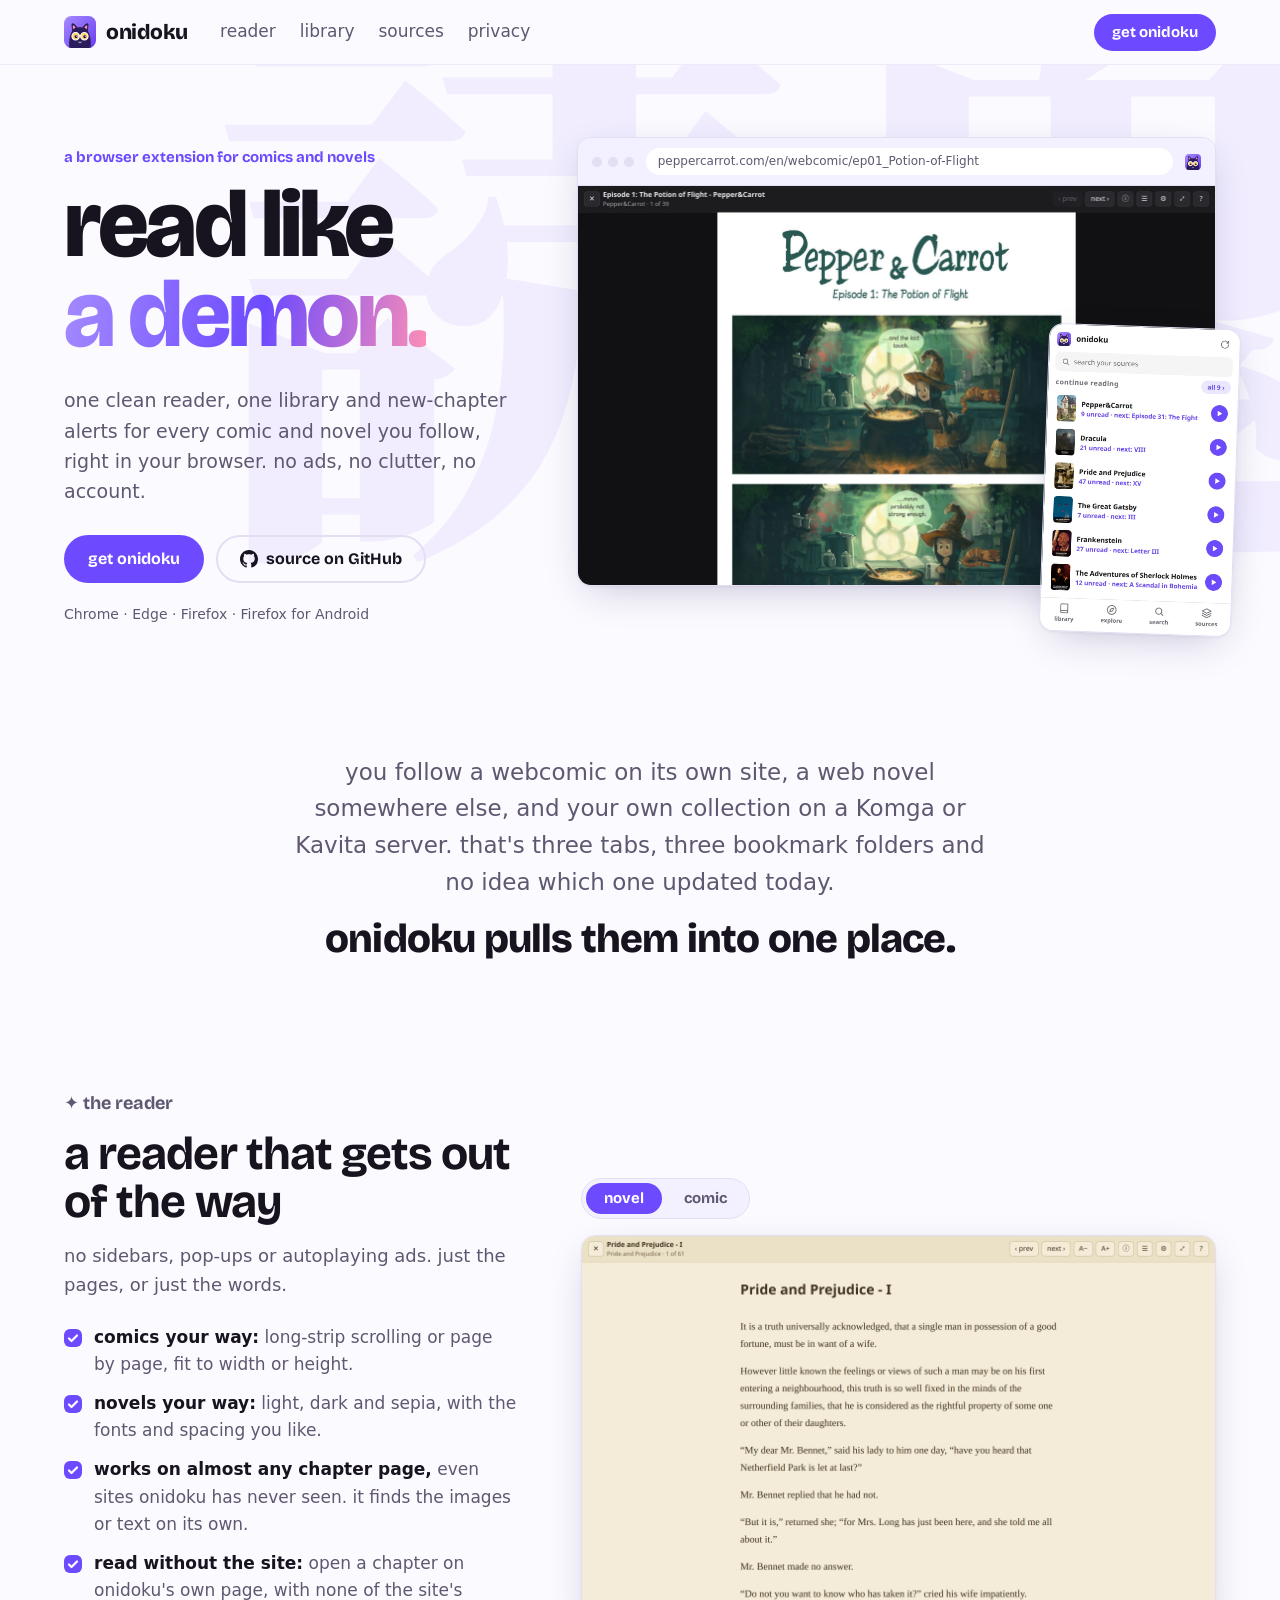
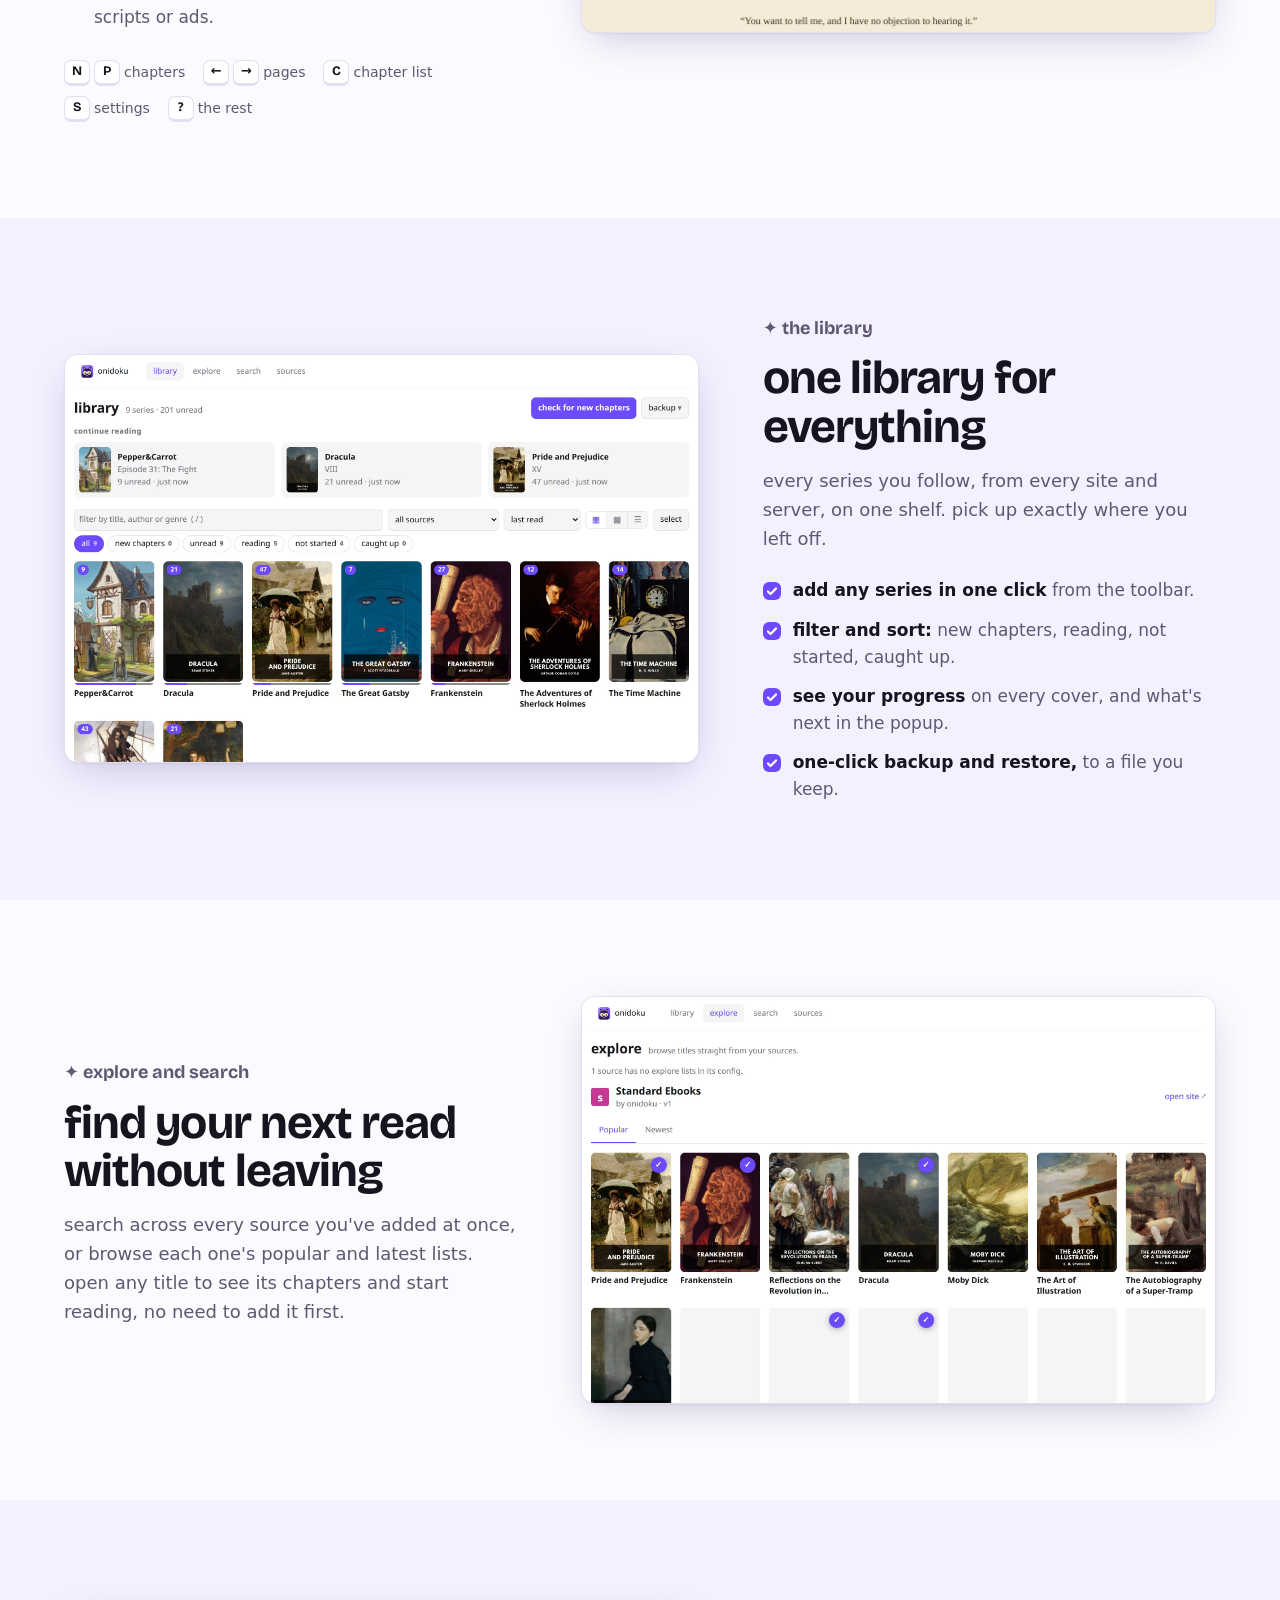
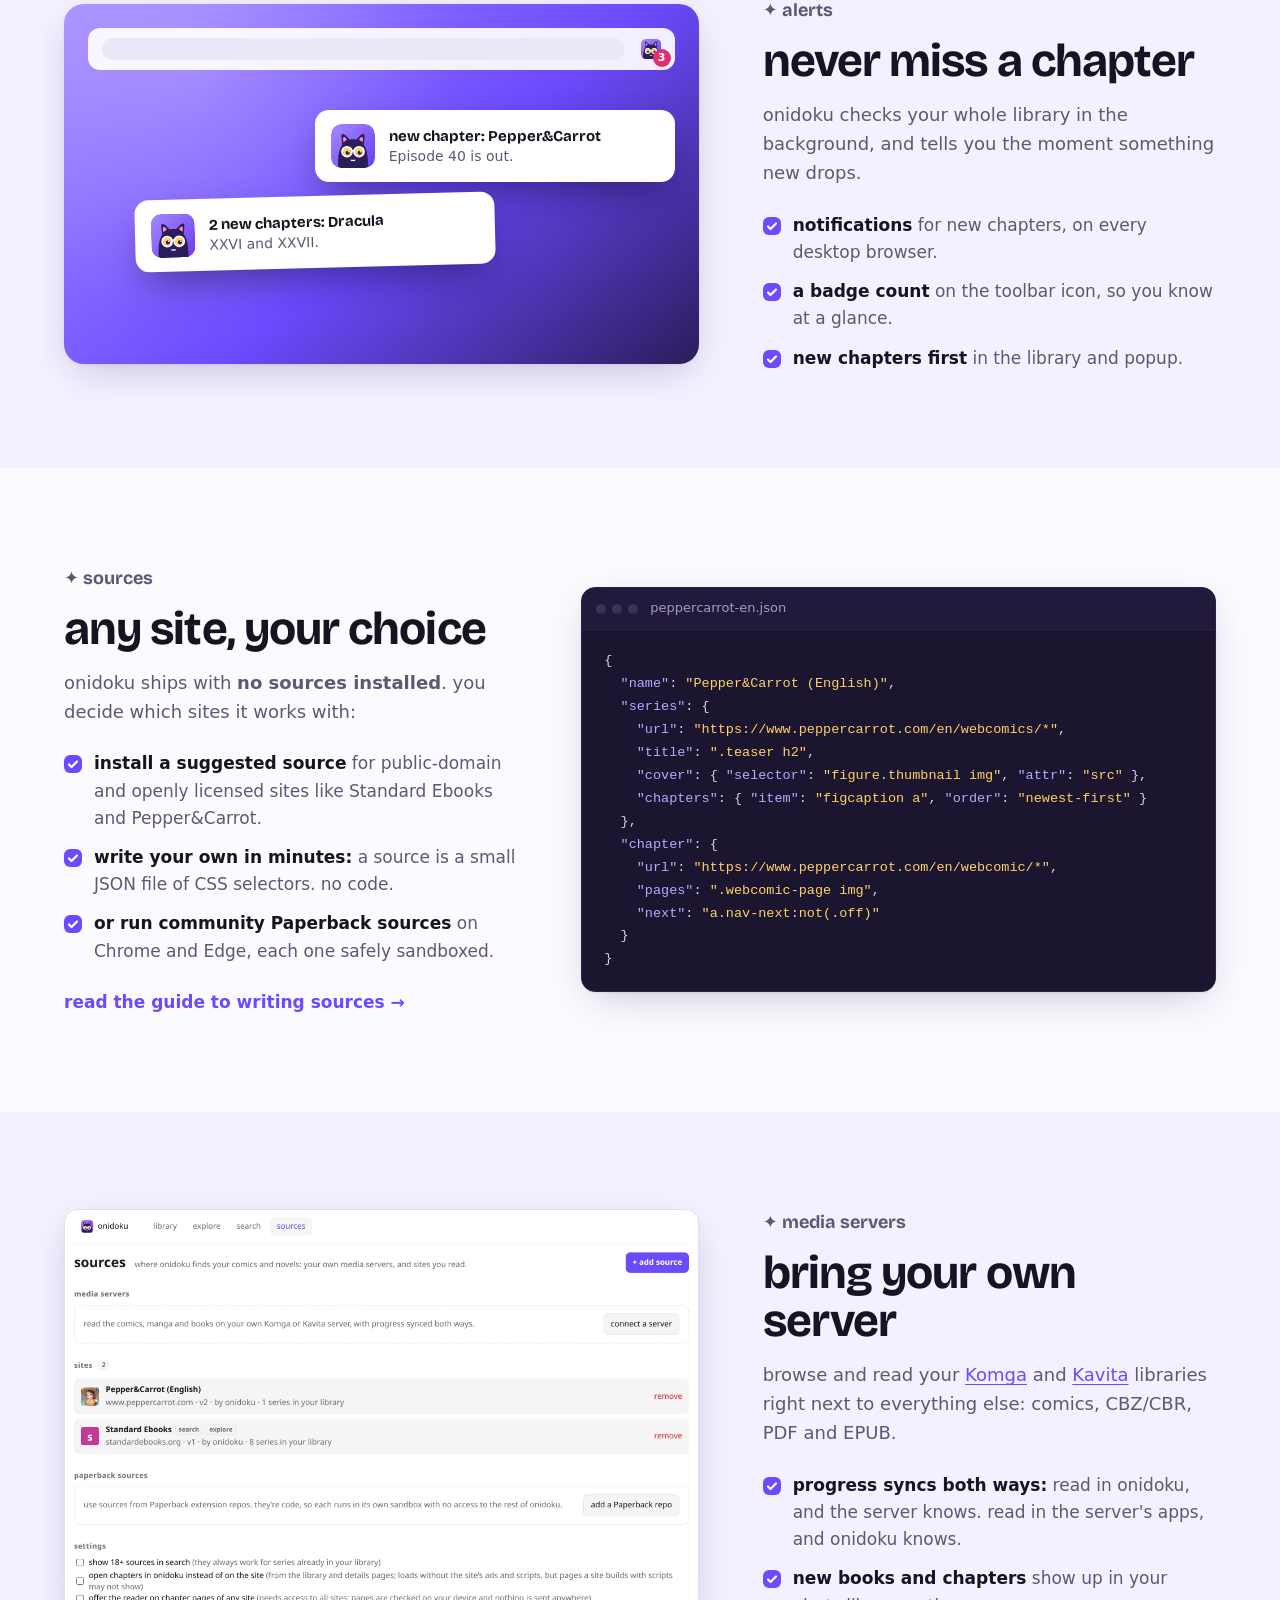
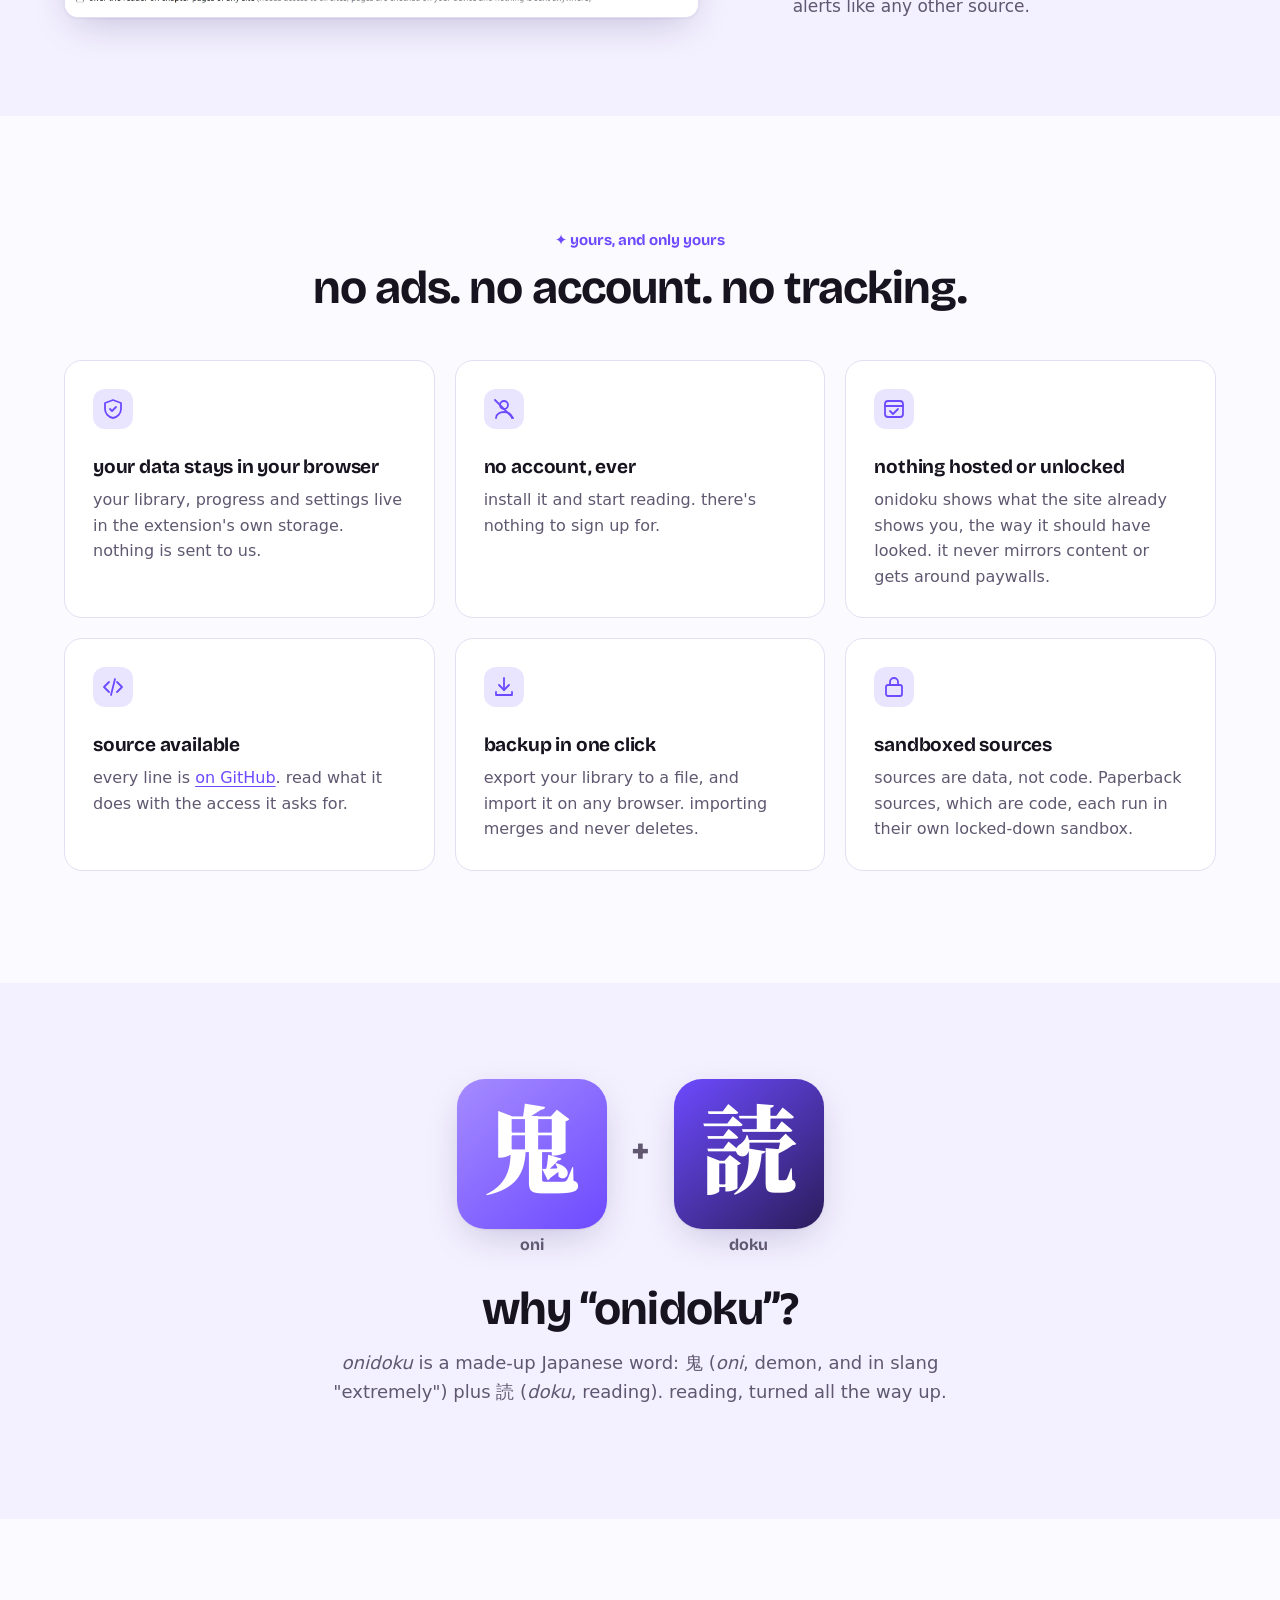
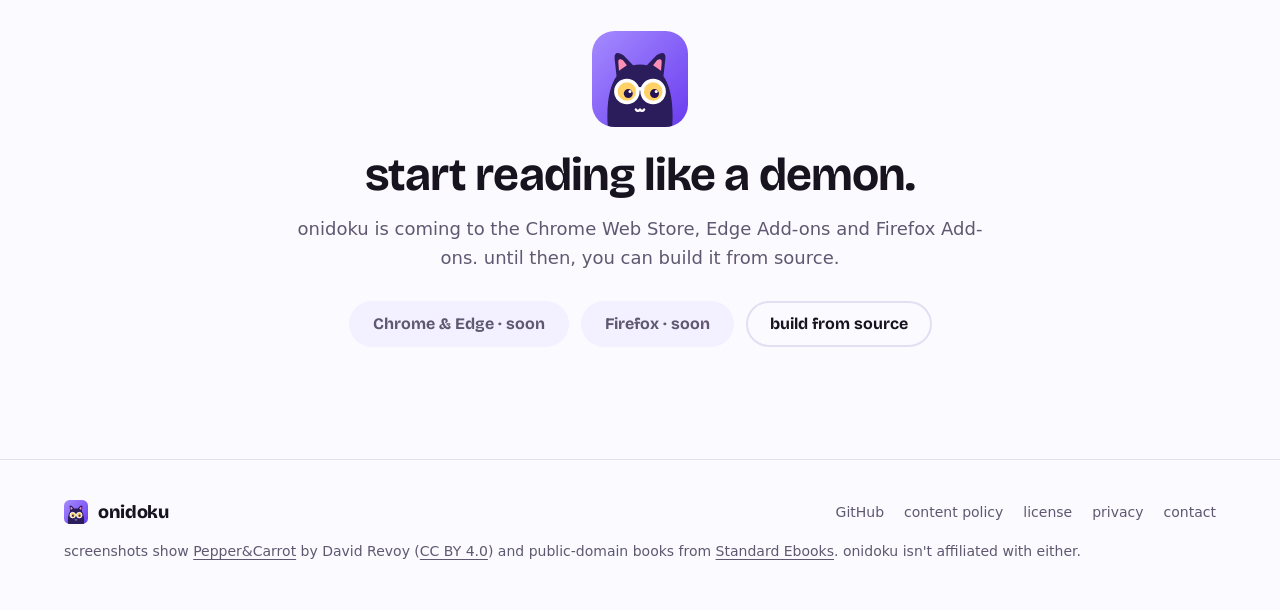
==== commit cbb47f5c: "feat: add privacy policy page" ====
--- a/index.html
+++ b/index.html
@@ -328,6 +328,7 @@
         <a href="https://github.com/onidoku/app">GitHub</a>
         <a href="https://github.com/onidoku/app/blob/main/CONTENT_POLICY.md">content policy</a>
         <a href="https://github.com/onidoku/app/blob/main/LICENSE">license</a>
+        <a href="privacy.html">privacy</a>
         <a href="mailto:onidoku@proton.me">contact</a>
       </nav>
       <p class="credits">screenshots show <a href="https://www.peppercarrot.com">Pepper&amp;Carrot</a> by David Revoy (<a href="https://creativecommons.org/licenses/by/4.0/">CC BY 4.0</a>) and public-domain books from <a href="https://standardebooks.org">Standard Ebooks</a>. onidoku isn't affiliated with either.</p>
--- a/style.css
+++ b/style.css
@@ -871,3 +871,38 @@
     justify-self: start;
   }
 }
+
+/* text pages (privacy policy) */
+.doc {
+  padding-top: 64px;
+  padding-bottom: 96px;
+}
+
+.doc h1 {
+  font-size: clamp(40px, 6vw, 60px);
+  letter-spacing: -0.03em;
+  margin-bottom: 8px;
+}
+
+.doc h2 {
+  font-size: 24px;
+  margin: 40px 0 12px;
+}
+
+.doc-date {
+  color: var(--muted);
+  margin-bottom: 32px;
+}
+
+.doc ul {
+  padding-left: 20px;
+  margin: 0 0 16px;
+}
+
+.doc li {
+  margin-bottom: 8px;
+}
+
+.doc li::marker {
+  color: var(--accent);
+}
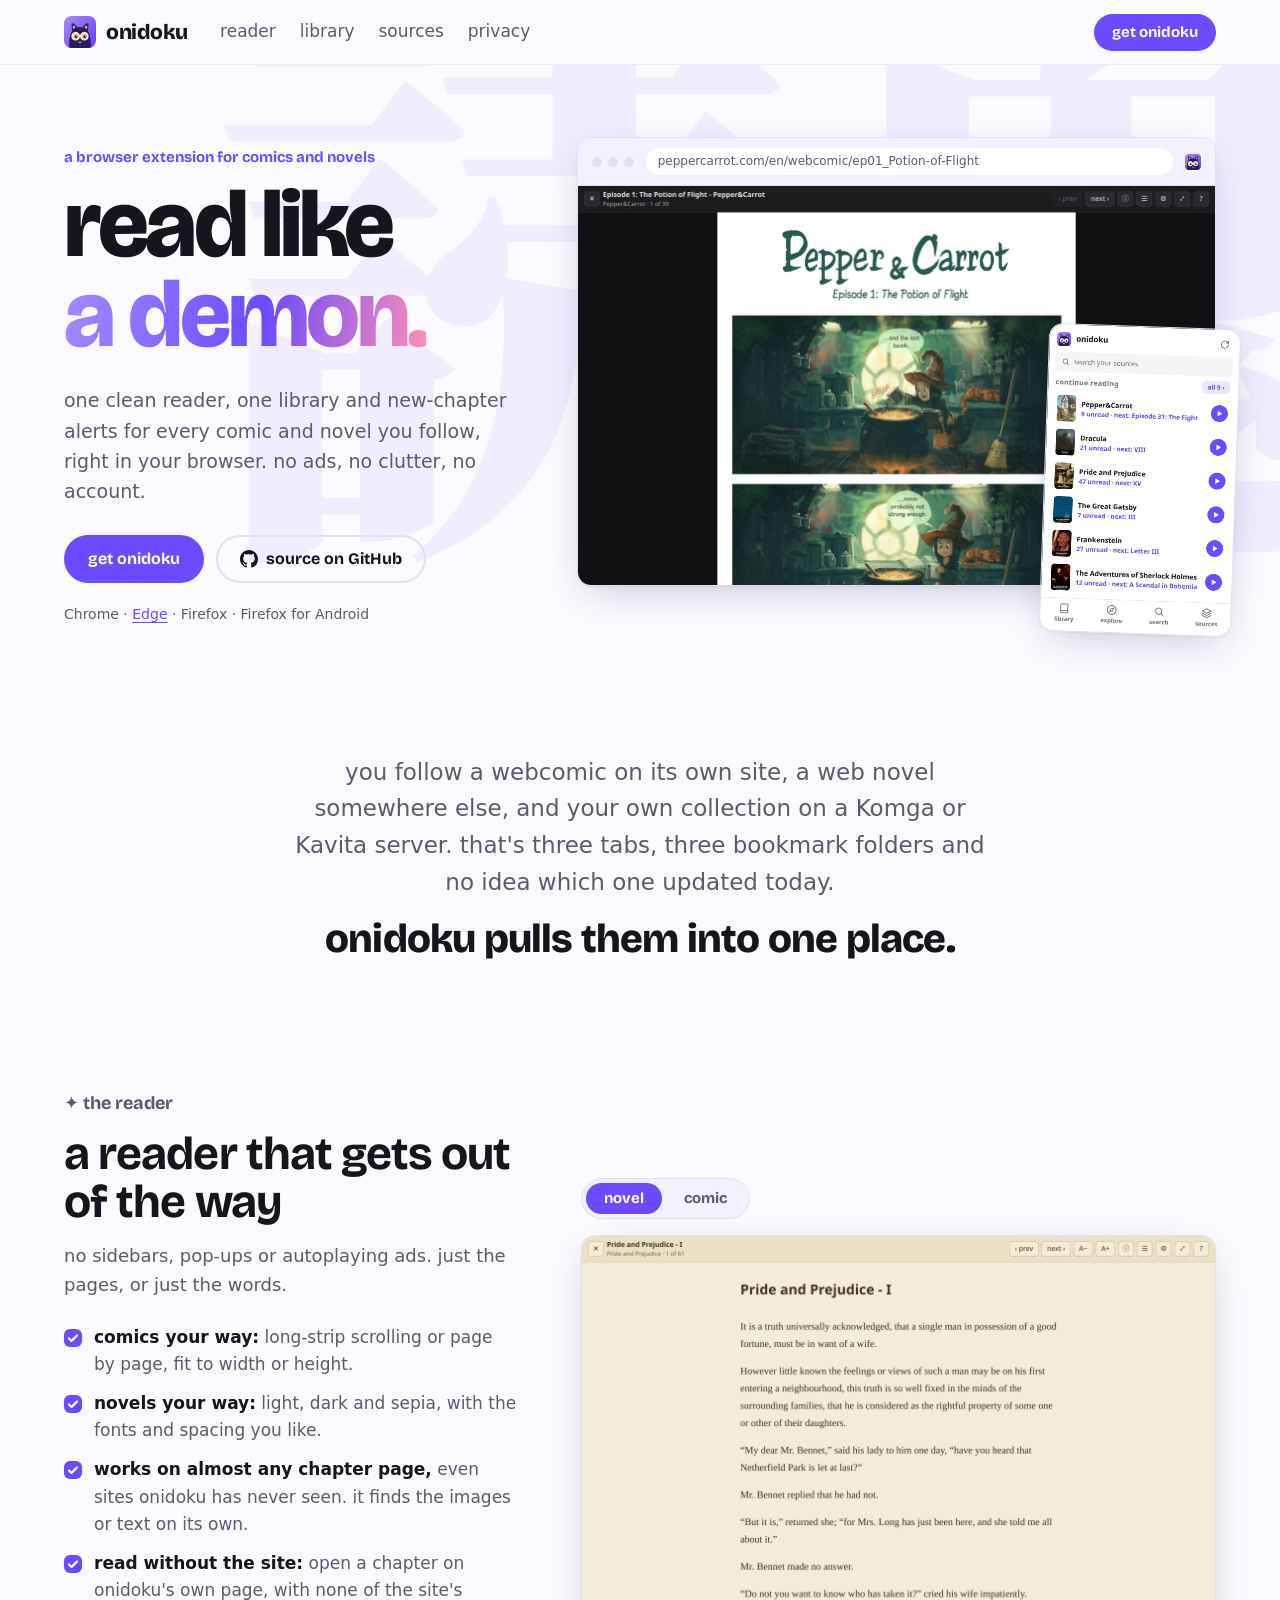
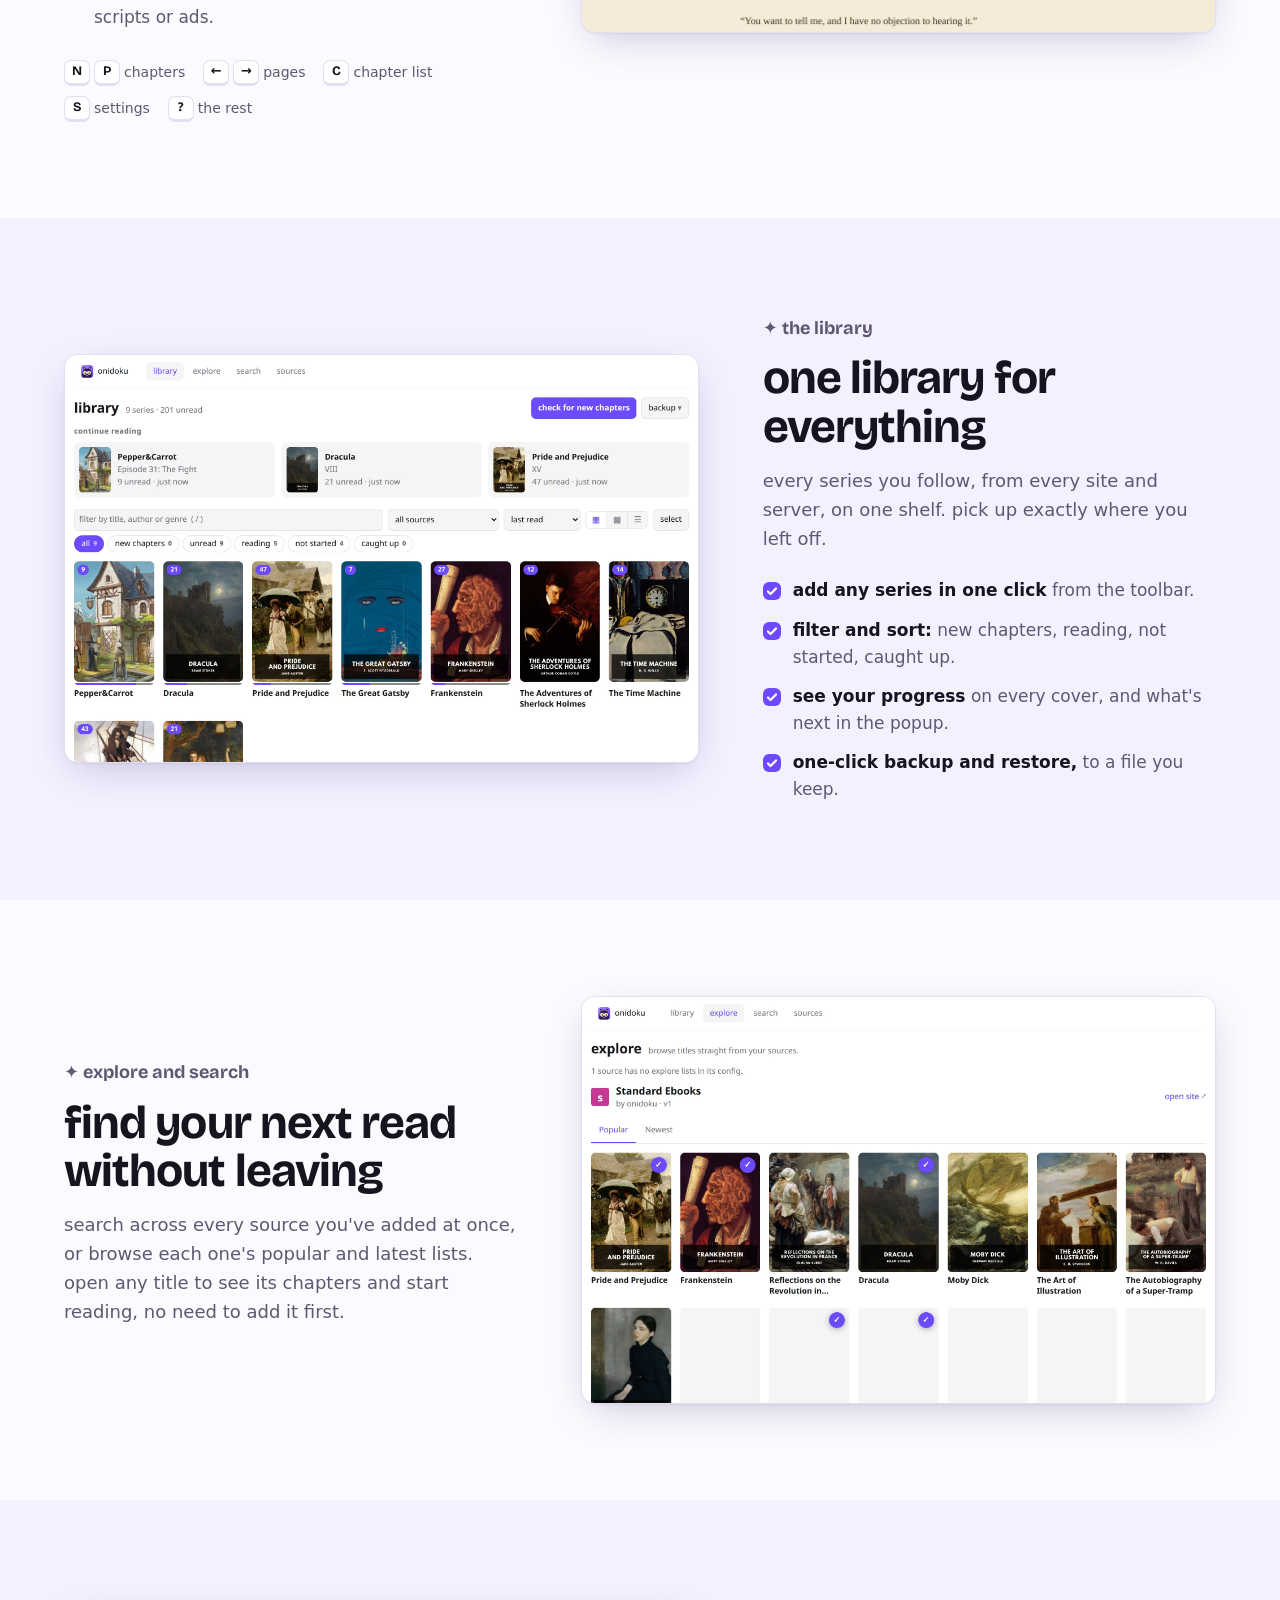
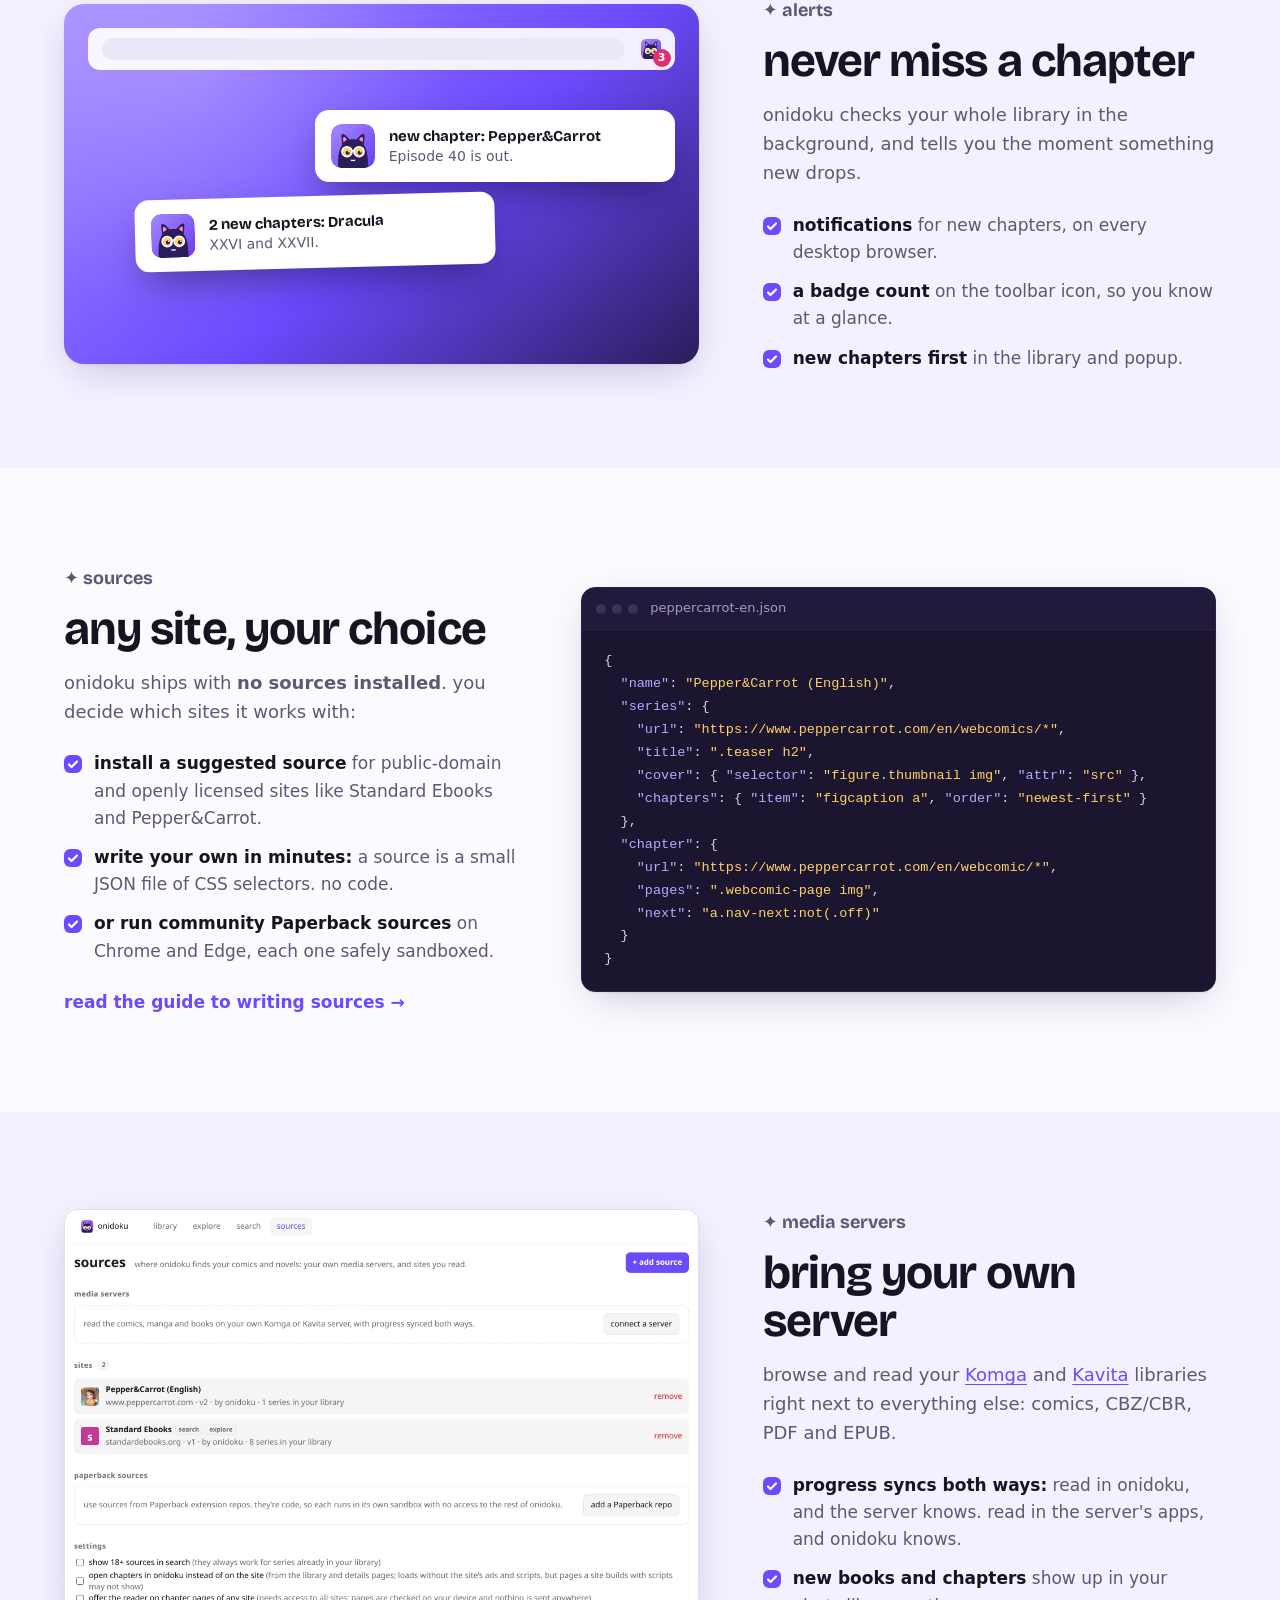
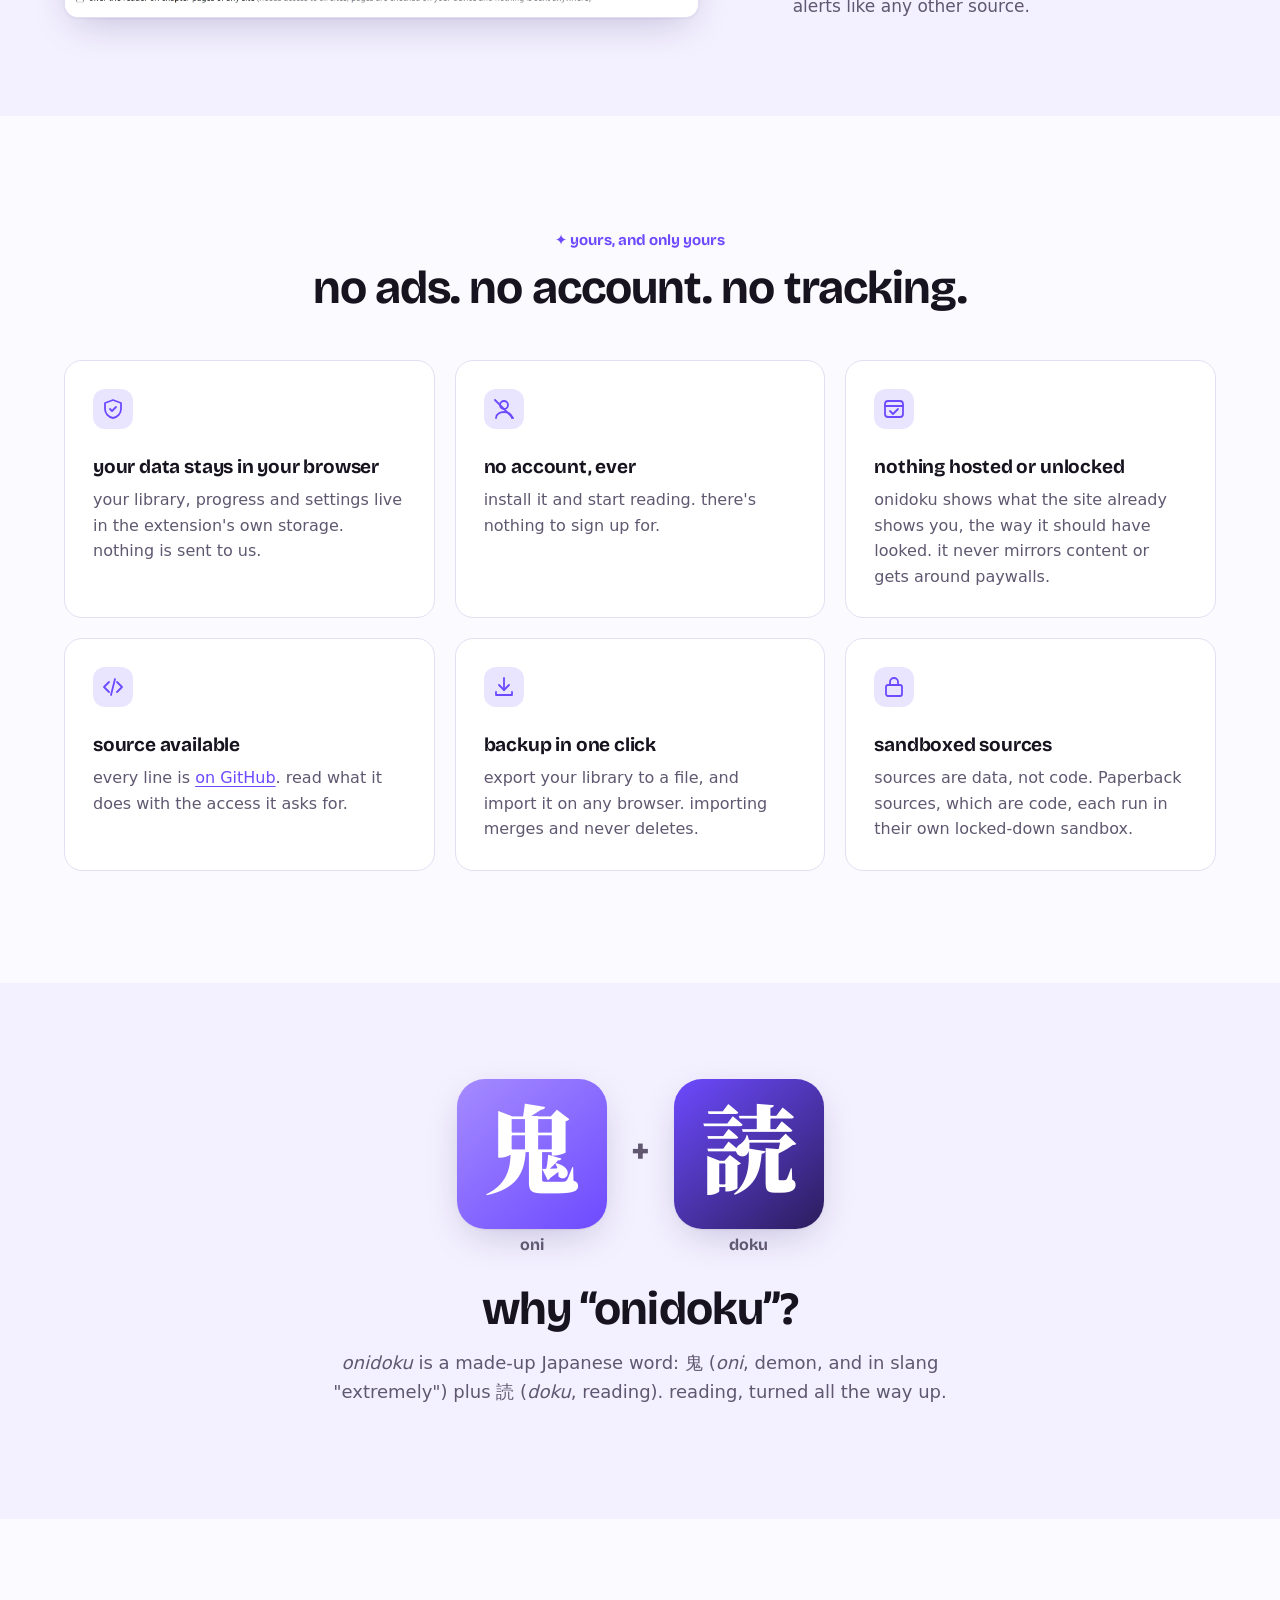
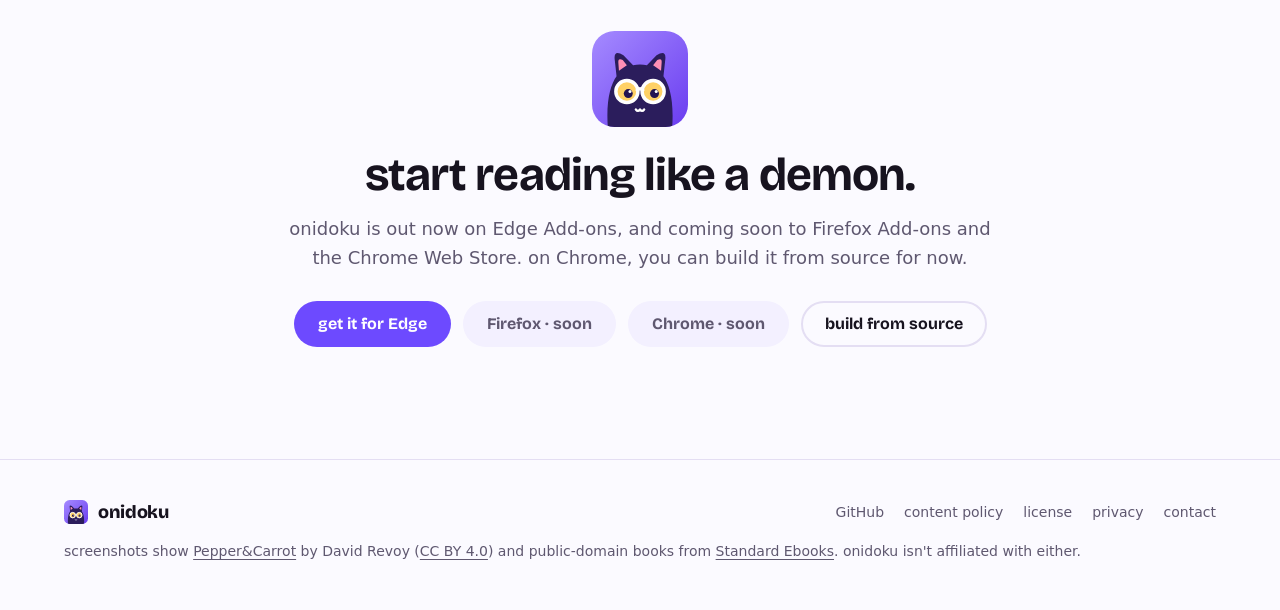
==== commit 8d9828b1: "feat: add edge link" ====
--- a/index.html
+++ b/index.html
@@ -53,7 +53,7 @@
               source on GitHub
             </a>
           </div>
-          <p class="platforms">Chrome · Edge · Firefox · Firefox for Android</p>
+          <p class="platforms">Chrome · <a href="https://microsoftedge.microsoft.com/addons/detail/onidoku/iolhpcmeplfhkigephkjbjolpodlaide">Edge</a> · Firefox · Firefox for Android</p>
         </div>
 
         <div class="hero-visual">
@@ -308,10 +308,11 @@
       <div class="wrap narrow center">
         <img src="logo.svg" width="96" height="96" alt="" />
         <h2>start reading like a demon.</h2>
-        <p>onidoku is coming to the Chrome Web Store, Edge Add-ons and Firefox Add-ons. until then, you can build it from source.</p>
+        <p>onidoku is out now on Edge Add-ons, and coming soon to Firefox Add-ons and the Chrome Web Store. on Chrome, you can build it from source for now.</p>
         <div class="cta center">
-          <span class="btn btn-soon" aria-disabled="true">Chrome &amp; Edge · soon</span>
+          <a class="btn" href="https://microsoftedge.microsoft.com/addons/detail/onidoku/iolhpcmeplfhkigephkjbjolpodlaide">get it for Edge</a>
           <span class="btn btn-soon" aria-disabled="true">Firefox · soon</span>
+          <span class="btn btn-soon" aria-disabled="true">Chrome · soon</span>
           <a class="btn btn-ghost" href="https://github.com/onidoku/app#setup">build from source</a>
         </div>
       </div>
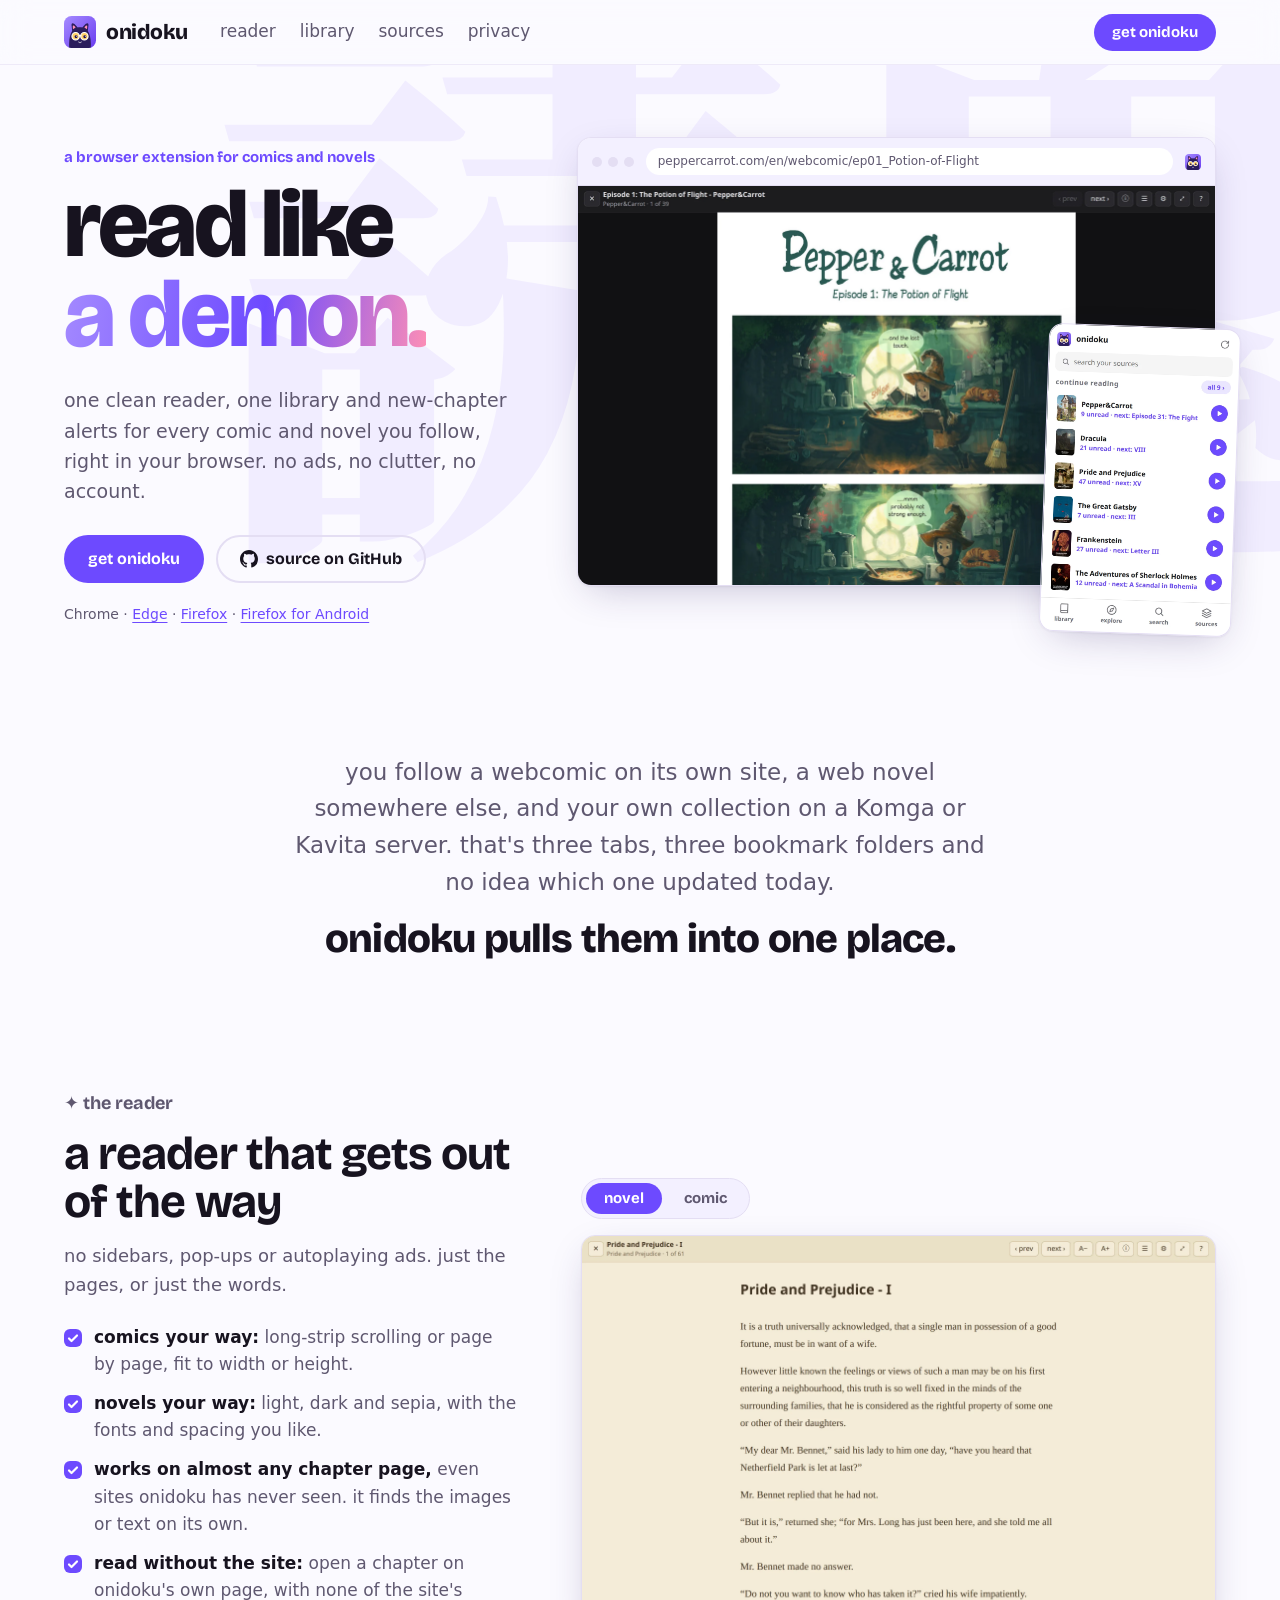
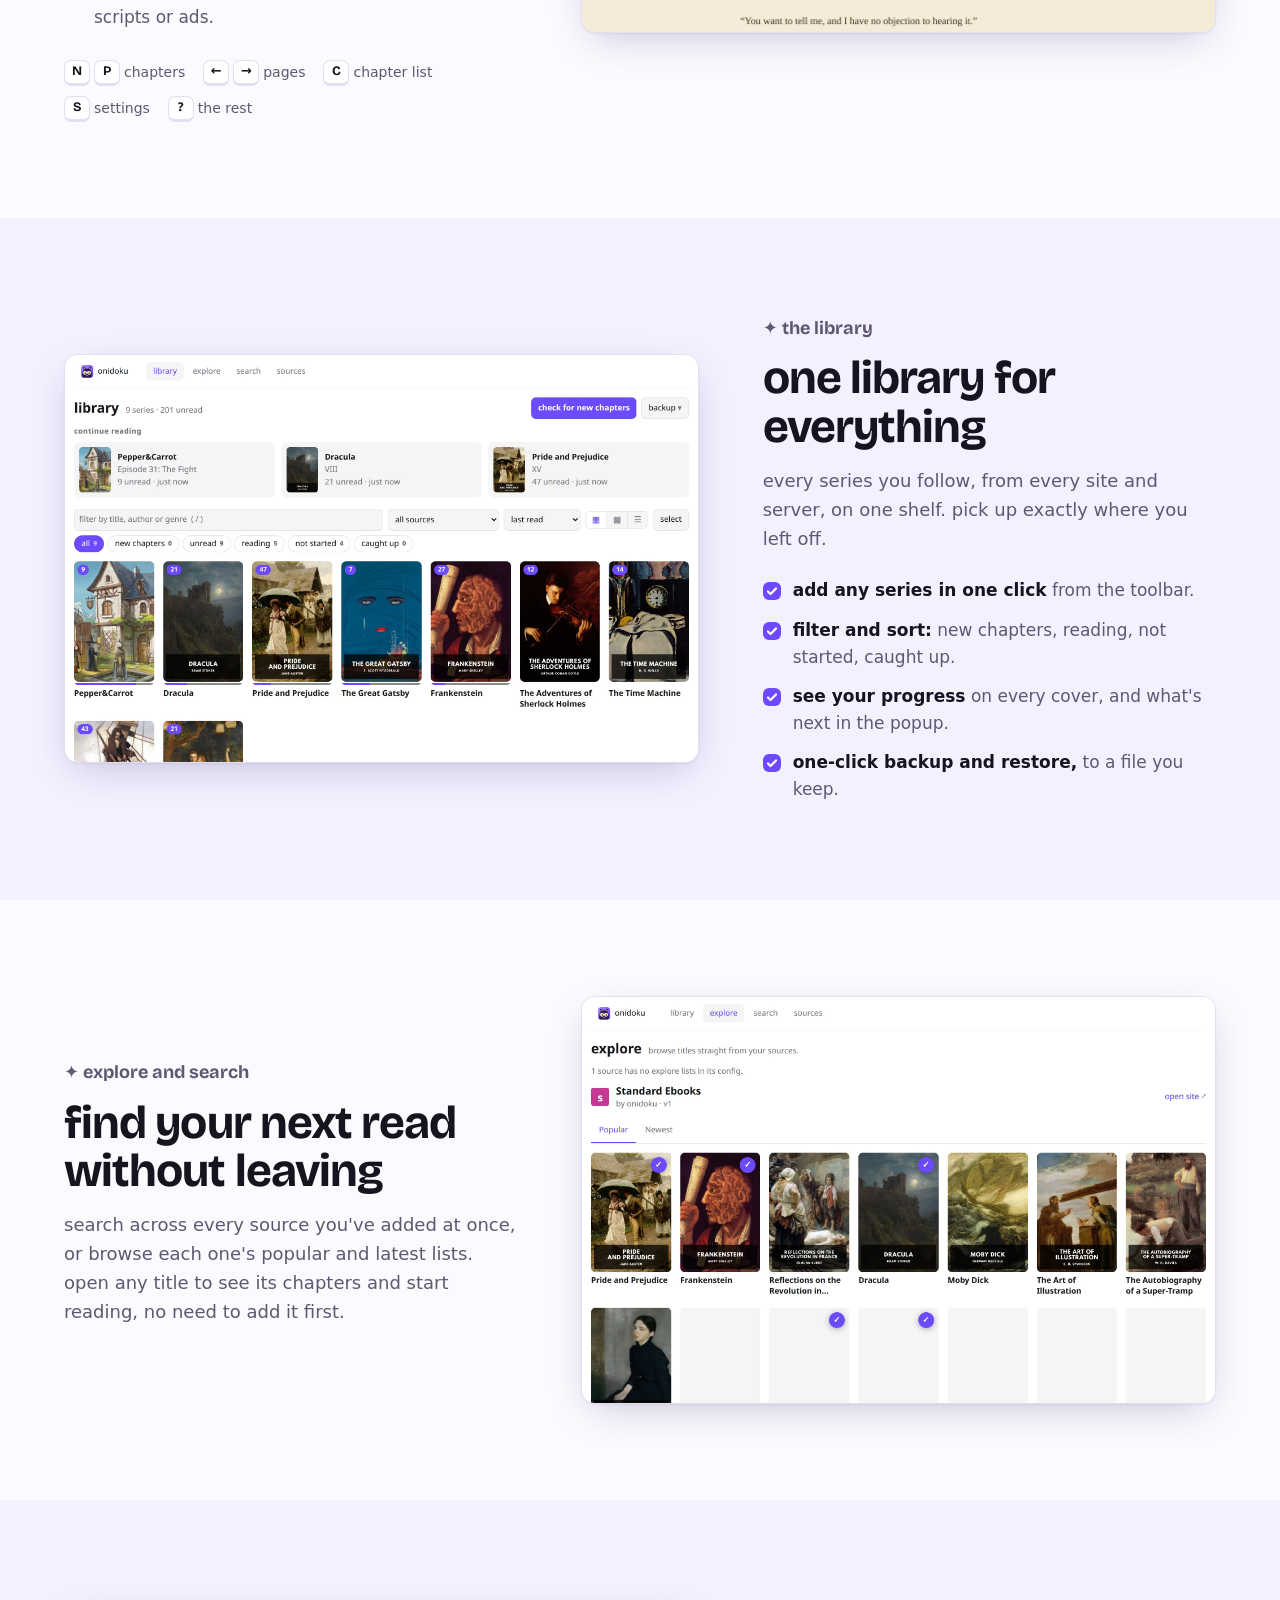
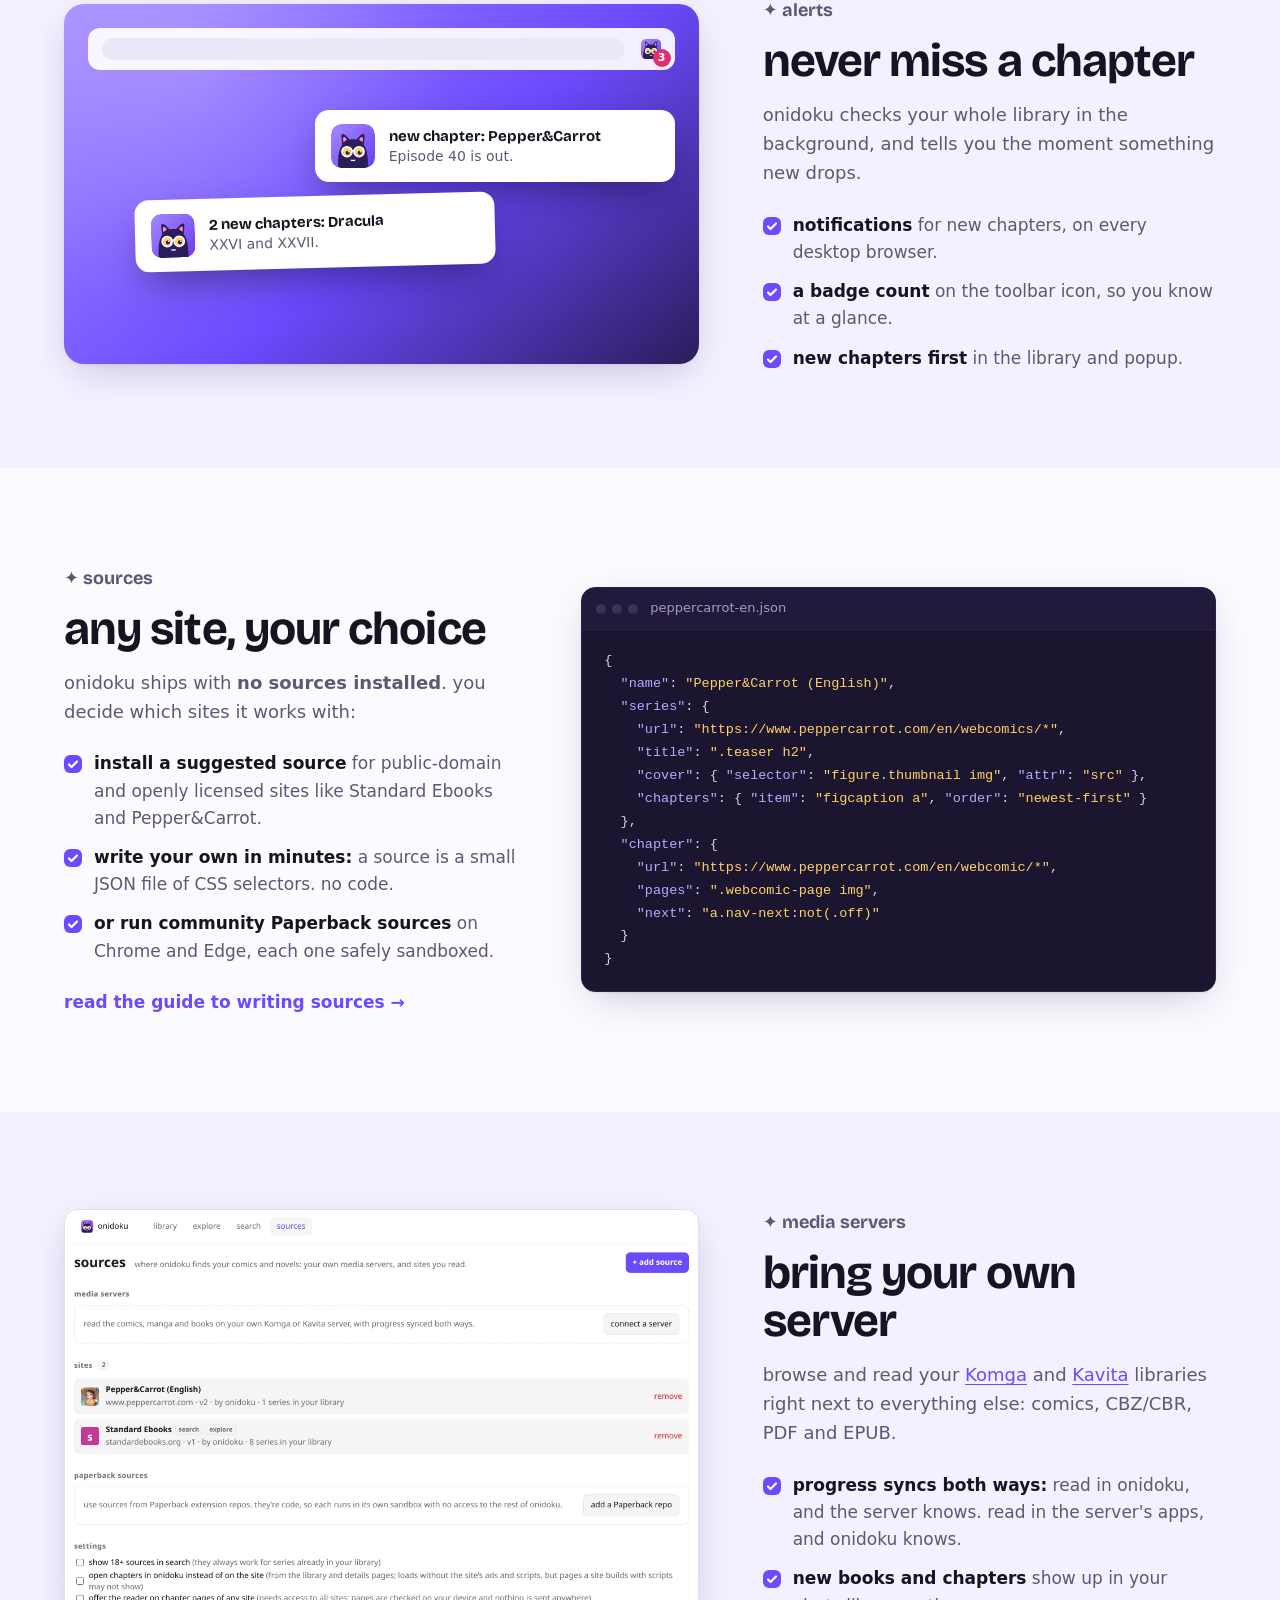
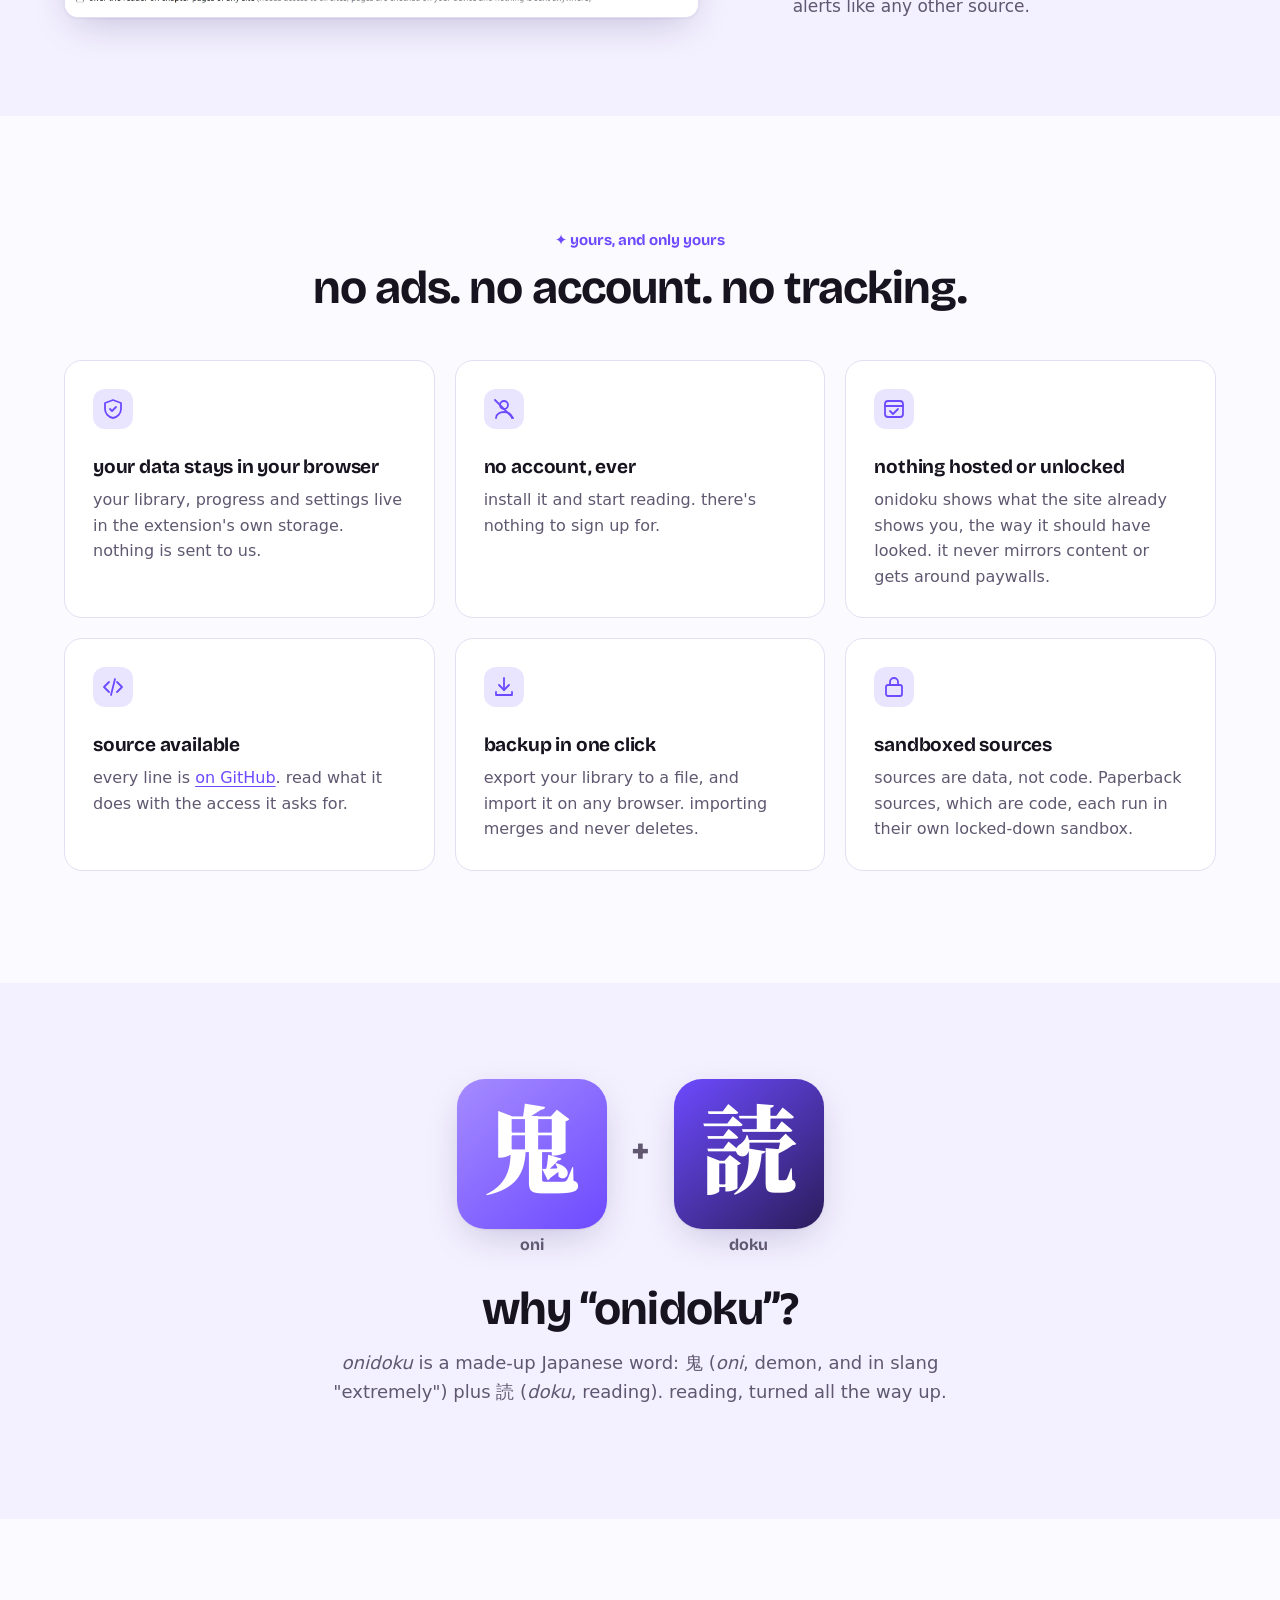
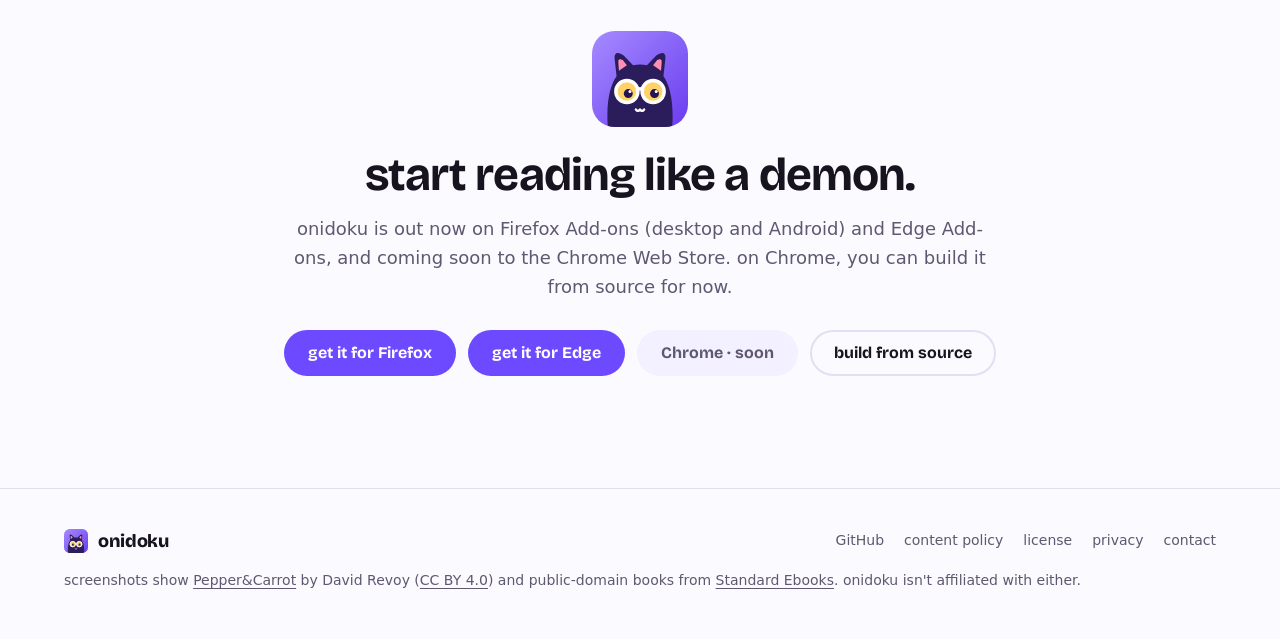
==== commit 9c9525e0: "feat: firefox add on link" ====
--- a/index.html
+++ b/index.html
@@ -53,7 +53,7 @@
               source on GitHub
             </a>
           </div>
-          <p class="platforms">Chrome · <a href="https://microsoftedge.microsoft.com/addons/detail/onidoku/iolhpcmeplfhkigephkjbjolpodlaide">Edge</a> · Firefox · Firefox for Android</p>
+          <p class="platforms">Chrome · <a href="https://microsoftedge.microsoft.com/addons/detail/onidoku/iolhpcmeplfhkigephkjbjolpodlaide">Edge</a> · <a href="https://addons.mozilla.org/firefox/addon/onidoku/">Firefox</a> · <a href="https://addons.mozilla.org/android/addon/onidoku/">Firefox for Android</a></p>
         </div>
 
         <div class="hero-visual">
@@ -308,10 +308,10 @@
       <div class="wrap narrow center">
         <img src="logo.svg" width="96" height="96" alt="" />
         <h2>start reading like a demon.</h2>
-        <p>onidoku is out now on Edge Add-ons, and coming soon to Firefox Add-ons and the Chrome Web Store. on Chrome, you can build it from source for now.</p>
+        <p>onidoku is out now on Firefox Add-ons (desktop and Android) and Edge Add-ons, and coming soon to the Chrome Web Store. on Chrome, you can build it from source for now.</p>
         <div class="cta center">
+          <a class="btn" href="https://addons.mozilla.org/firefox/addon/onidoku/">get it for Firefox</a>
           <a class="btn" href="https://microsoftedge.microsoft.com/addons/detail/onidoku/iolhpcmeplfhkigephkjbjolpodlaide">get it for Edge</a>
-          <span class="btn btn-soon" aria-disabled="true">Firefox · soon</span>
           <span class="btn btn-soon" aria-disabled="true">Chrome · soon</span>
           <a class="btn btn-ghost" href="https://github.com/onidoku/app#setup">build from source</a>
         </div>
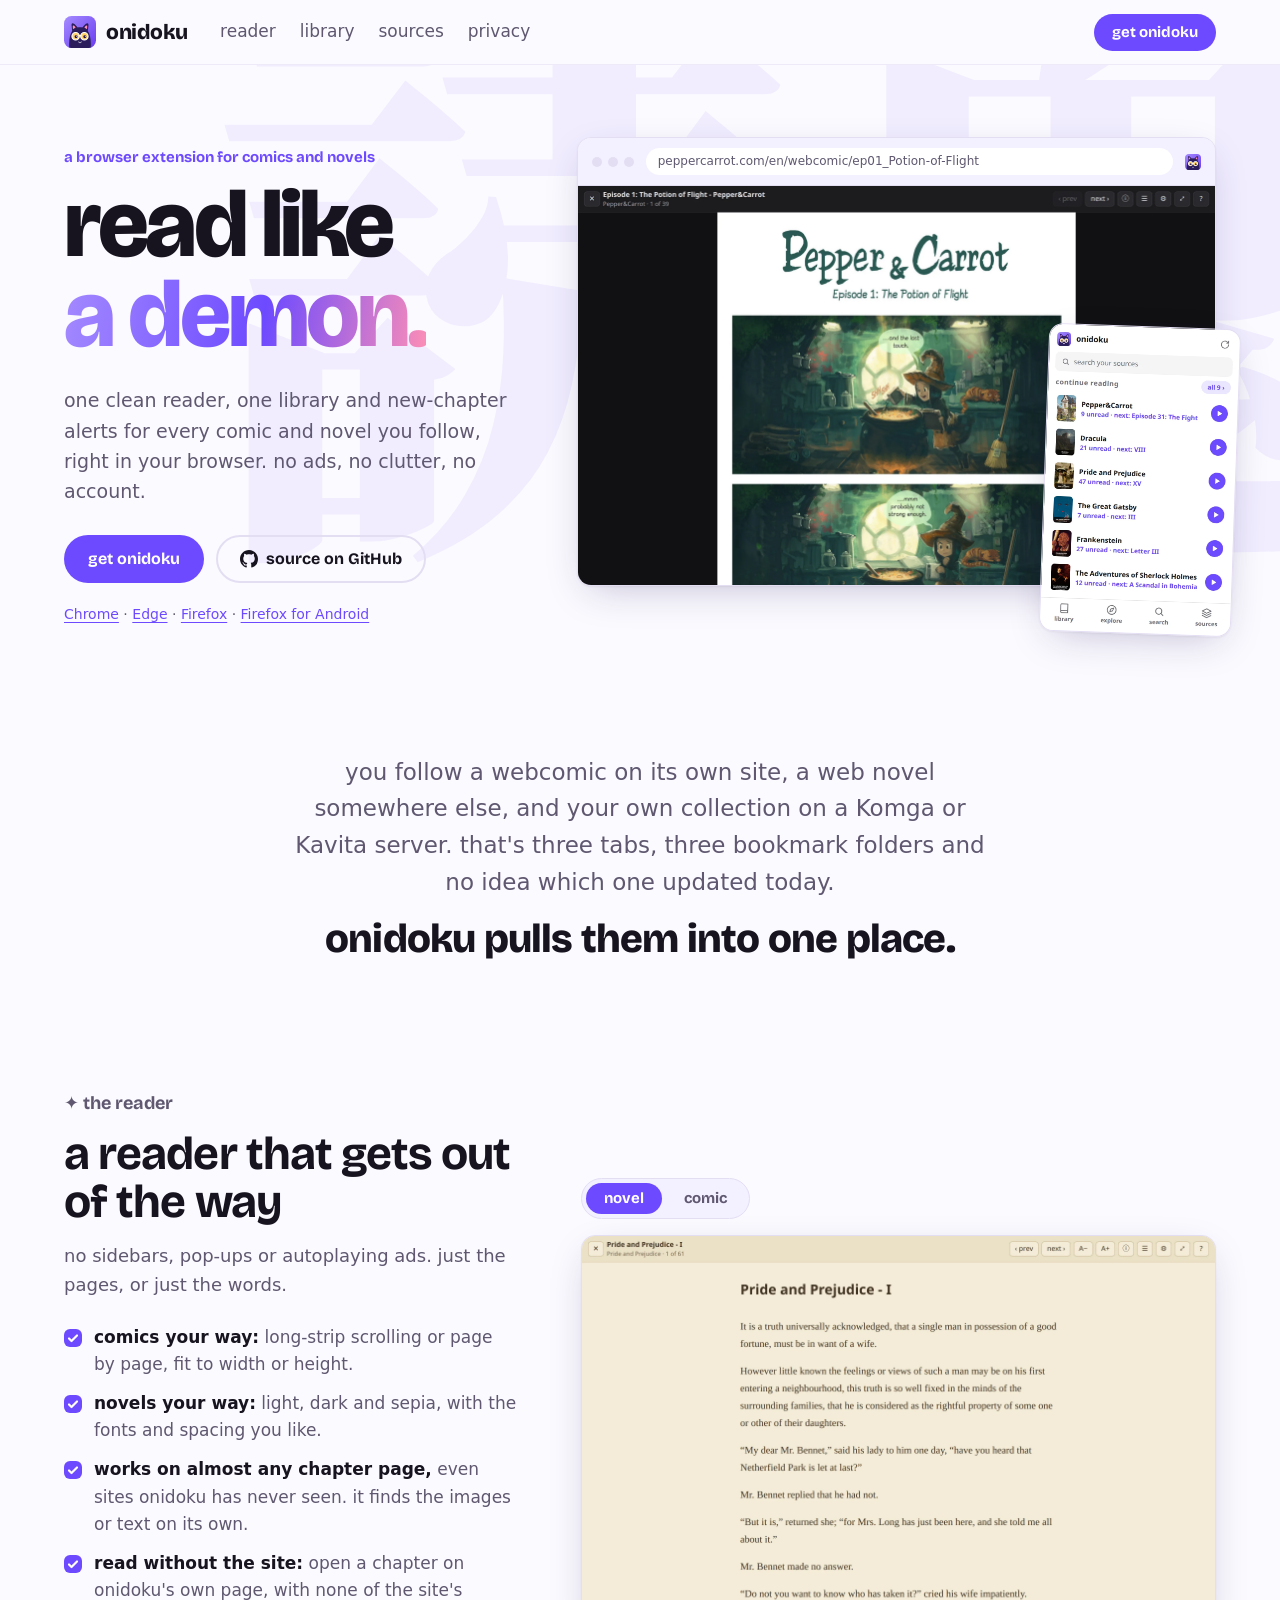
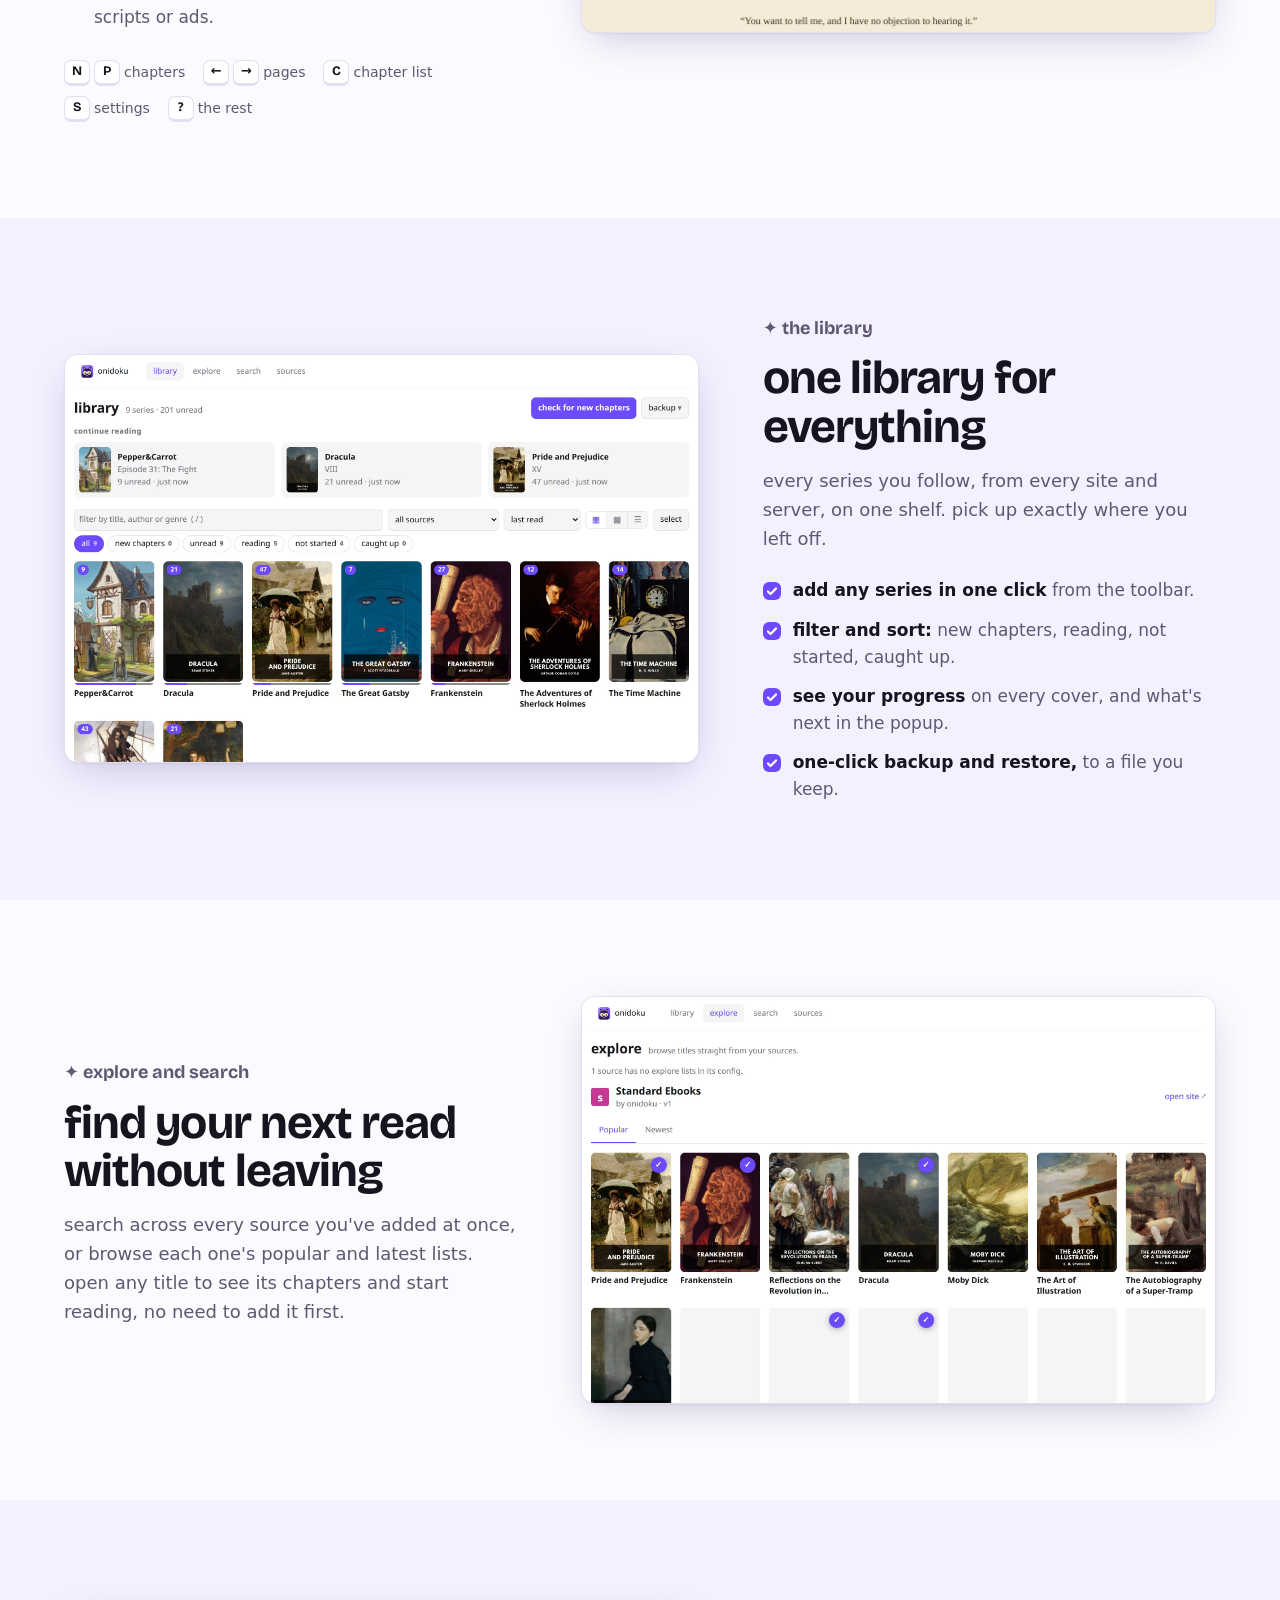
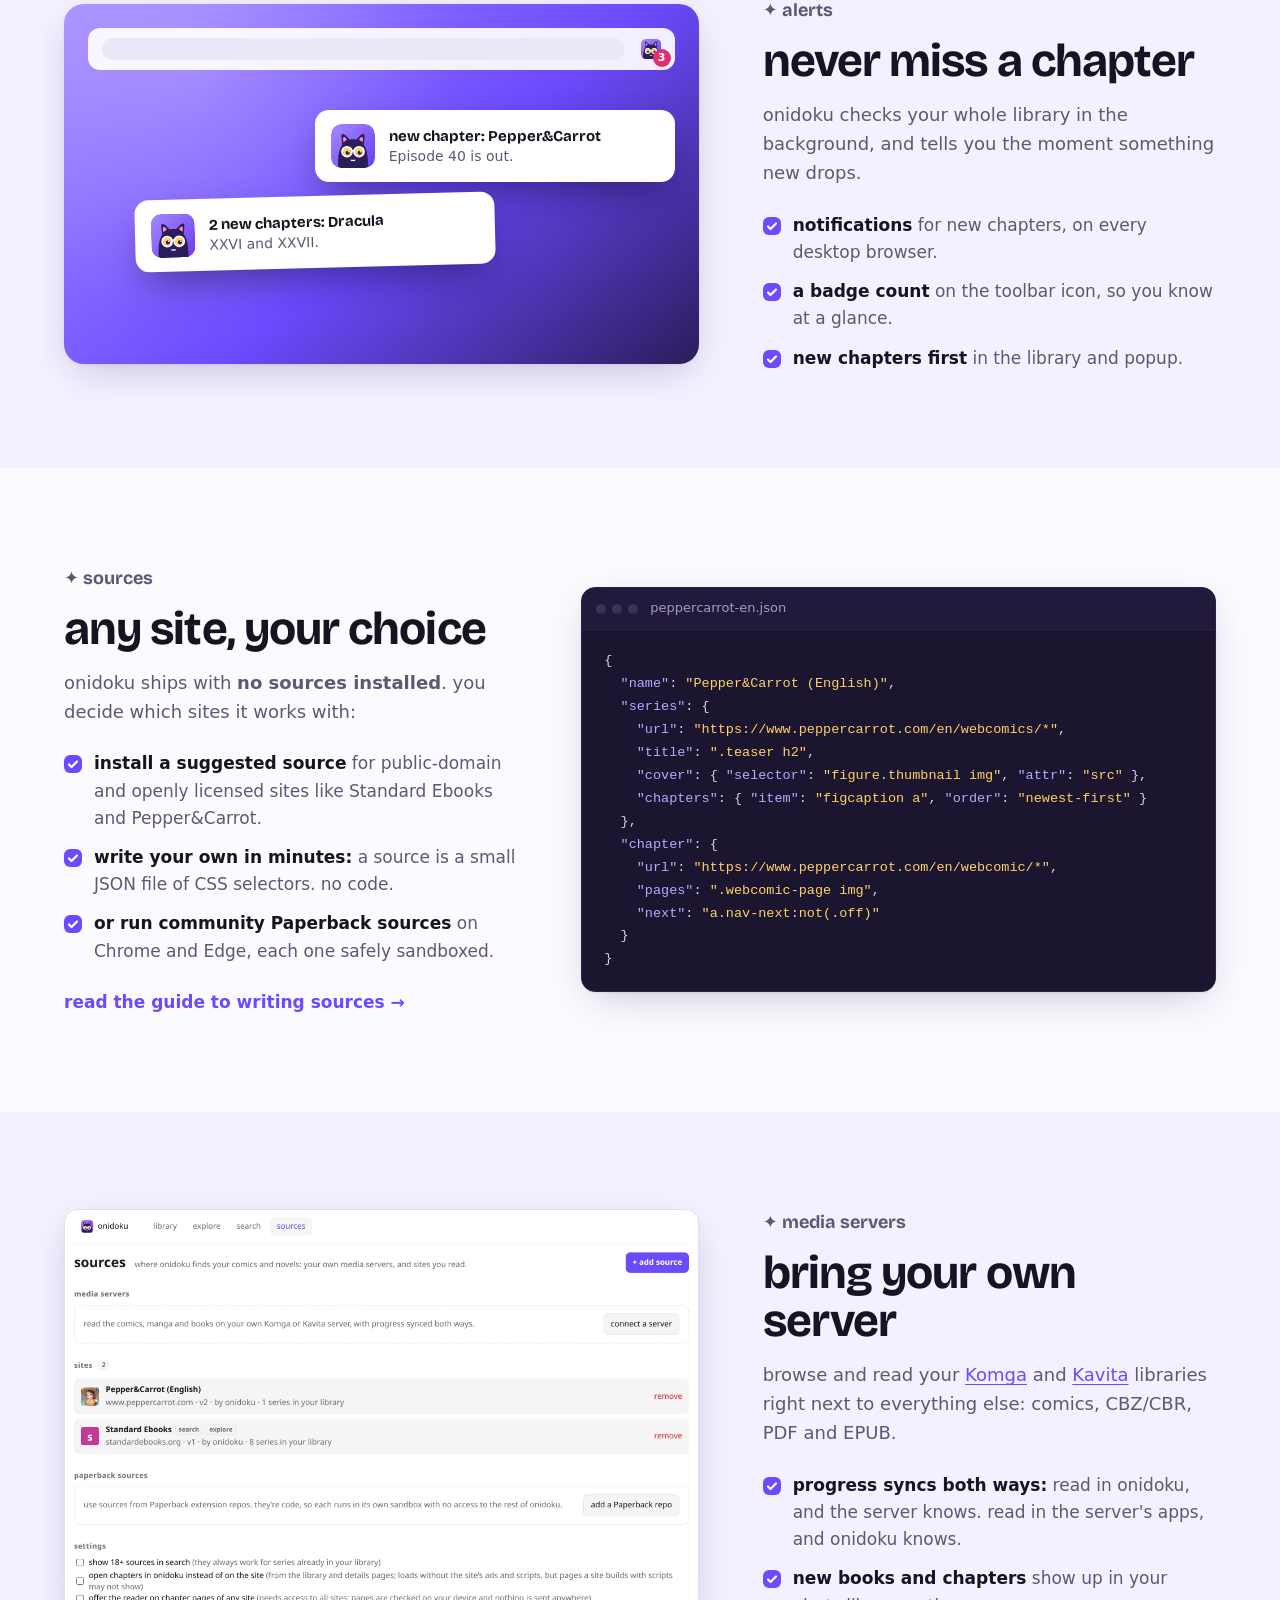
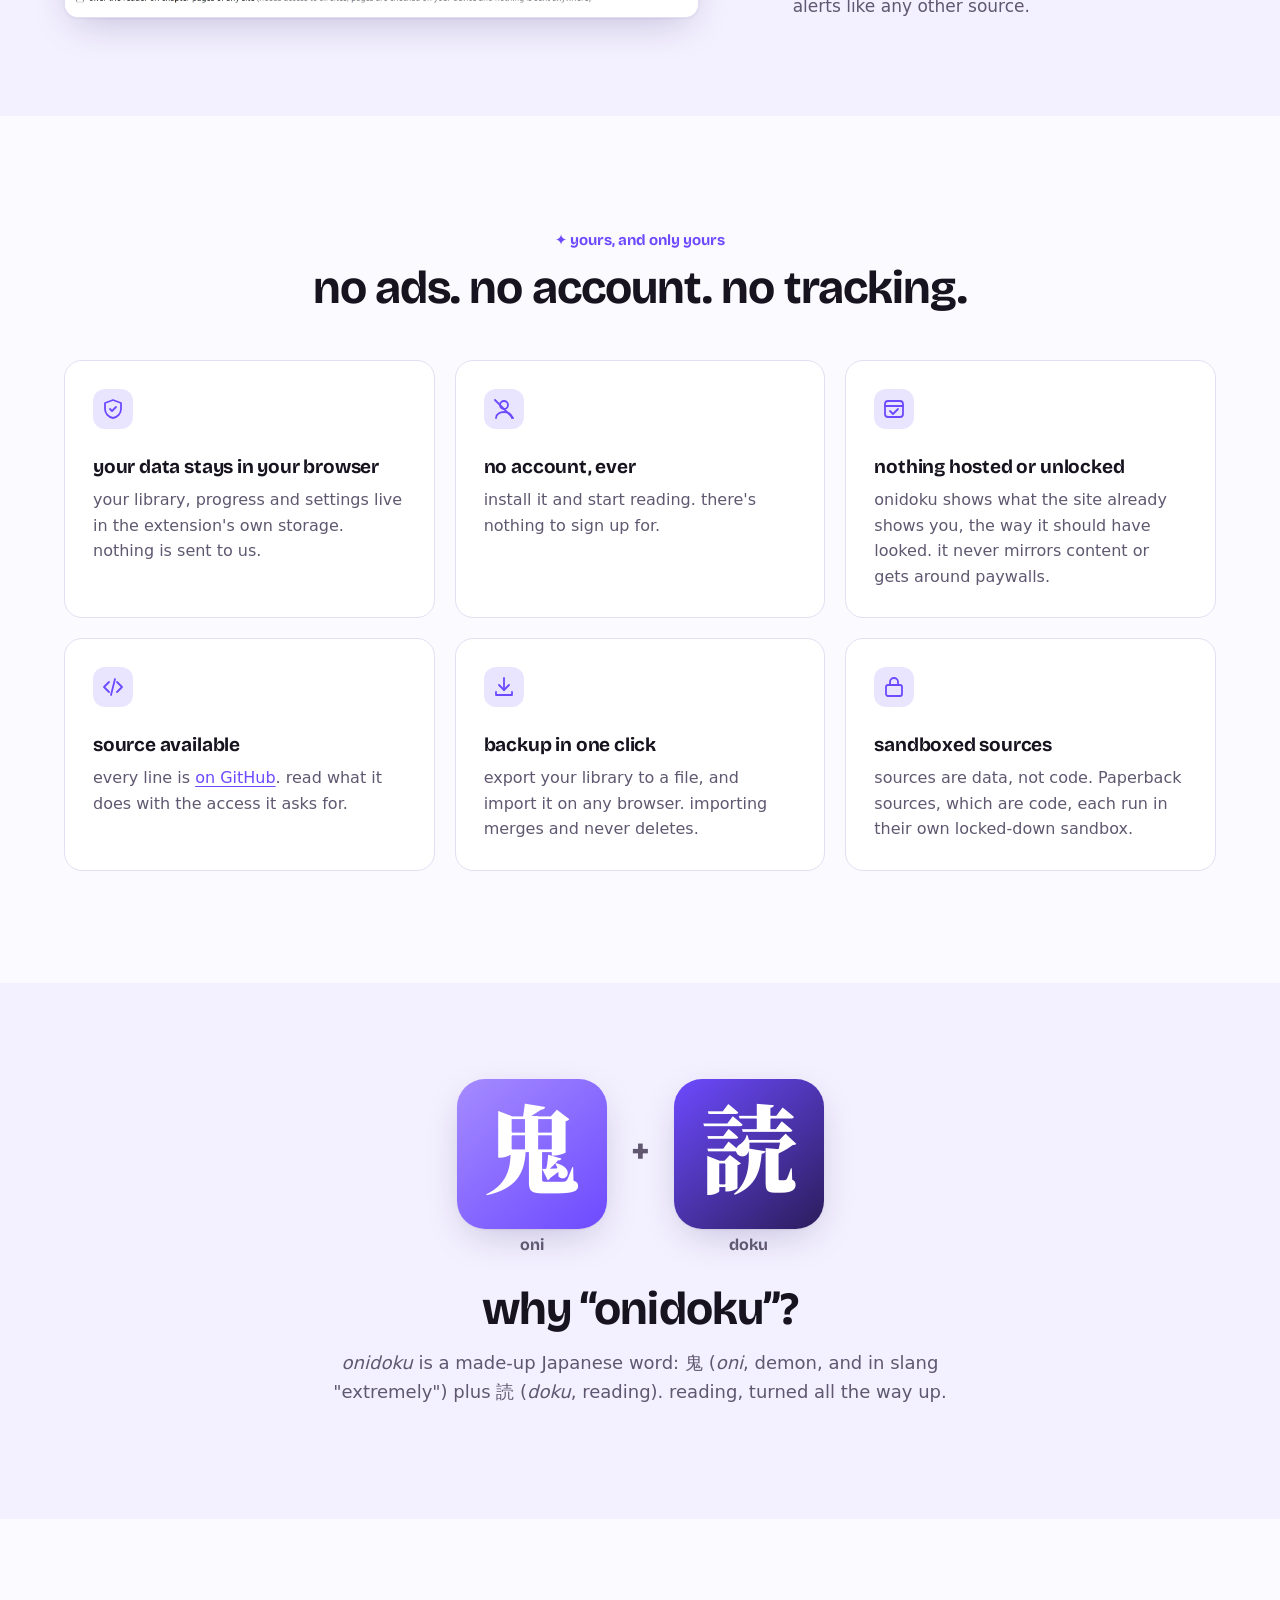
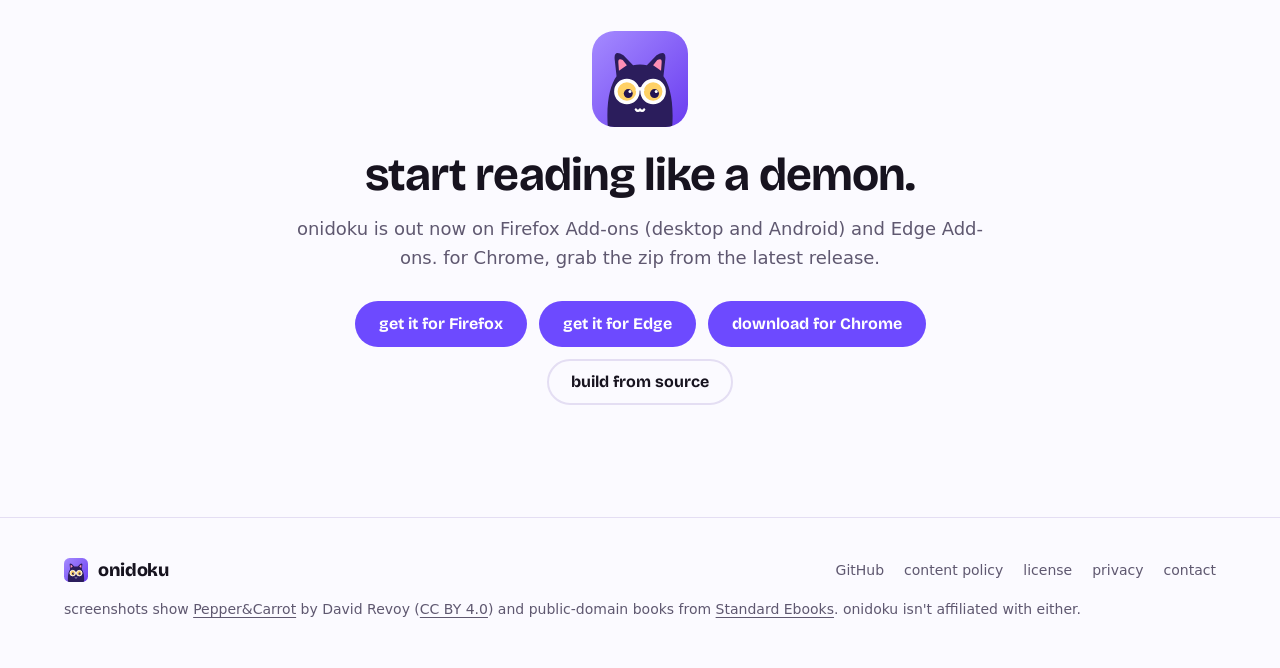
==== commit 0939eecf: "feat: add chrome link directly pointing to github release" ====
--- a/index.html
+++ b/index.html
@@ -53,7 +53,7 @@
               source on GitHub
             </a>
           </div>
-          <p class="platforms">Chrome · <a href="https://microsoftedge.microsoft.com/addons/detail/onidoku/iolhpcmeplfhkigephkjbjolpodlaide">Edge</a> · <a href="https://addons.mozilla.org/firefox/addon/onidoku/">Firefox</a> · <a href="https://addons.mozilla.org/android/addon/onidoku/">Firefox for Android</a></p>
+          <p class="platforms"><a href="https://github.com/onidoku/app/releases/latest">Chrome</a> · <a href="https://microsoftedge.microsoft.com/addons/detail/onidoku/iolhpcmeplfhkigephkjbjolpodlaide">Edge</a> · <a href="https://addons.mozilla.org/firefox/addon/onidoku/">Firefox</a> · <a href="https://addons.mozilla.org/android/addon/onidoku/">Firefox for Android</a></p>
         </div>
 
         <div class="hero-visual">
@@ -308,11 +308,11 @@
       <div class="wrap narrow center">
         <img src="logo.svg" width="96" height="96" alt="" />
         <h2>start reading like a demon.</h2>
-        <p>onidoku is out now on Firefox Add-ons (desktop and Android) and Edge Add-ons, and coming soon to the Chrome Web Store. on Chrome, you can build it from source for now.</p>
+        <p>onidoku is out now on Firefox Add-ons (desktop and Android) and Edge Add-ons. for Chrome, grab the zip from the latest release.</p>
         <div class="cta center">
           <a class="btn" href="https://addons.mozilla.org/firefox/addon/onidoku/">get it for Firefox</a>
           <a class="btn" href="https://microsoftedge.microsoft.com/addons/detail/onidoku/iolhpcmeplfhkigephkjbjolpodlaide">get it for Edge</a>
-          <span class="btn btn-soon" aria-disabled="true">Chrome · soon</span>
+          <a class="btn" href="https://github.com/onidoku/app/releases/latest">download for Chrome</a>
           <a class="btn btn-ghost" href="https://github.com/onidoku/app#setup">build from source</a>
         </div>
       </div>
--- a/style.css
+++ b/style.css
@@ -195,17 +195,6 @@
   box-shadow: none;
 }
 
-.btn-soon {
-  background: var(--bg-alt);
-  color: var(--muted);
-  cursor: default;
-}
-
-.btn-soon:hover {
-  transform: none;
-  box-shadow: none;
-}
-
 .cta {
   display: flex;
   flex-wrap: wrap;
